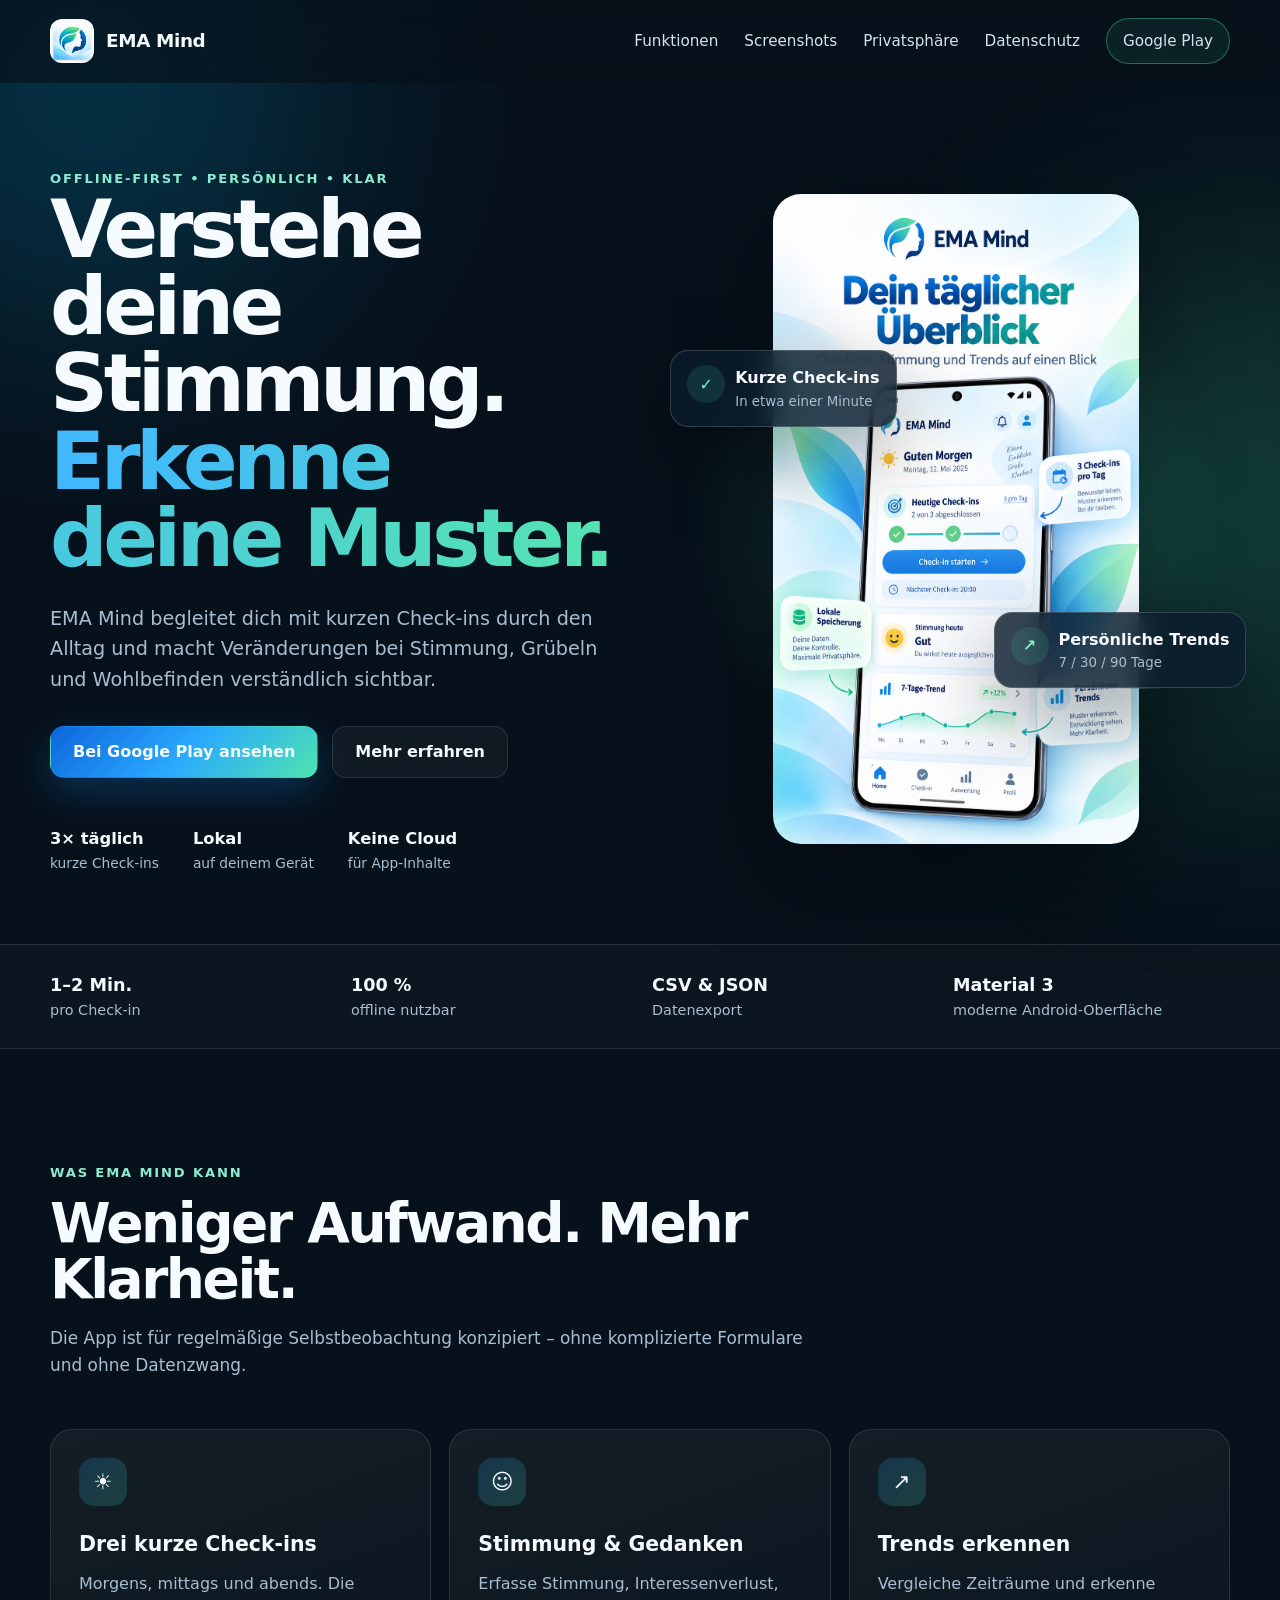
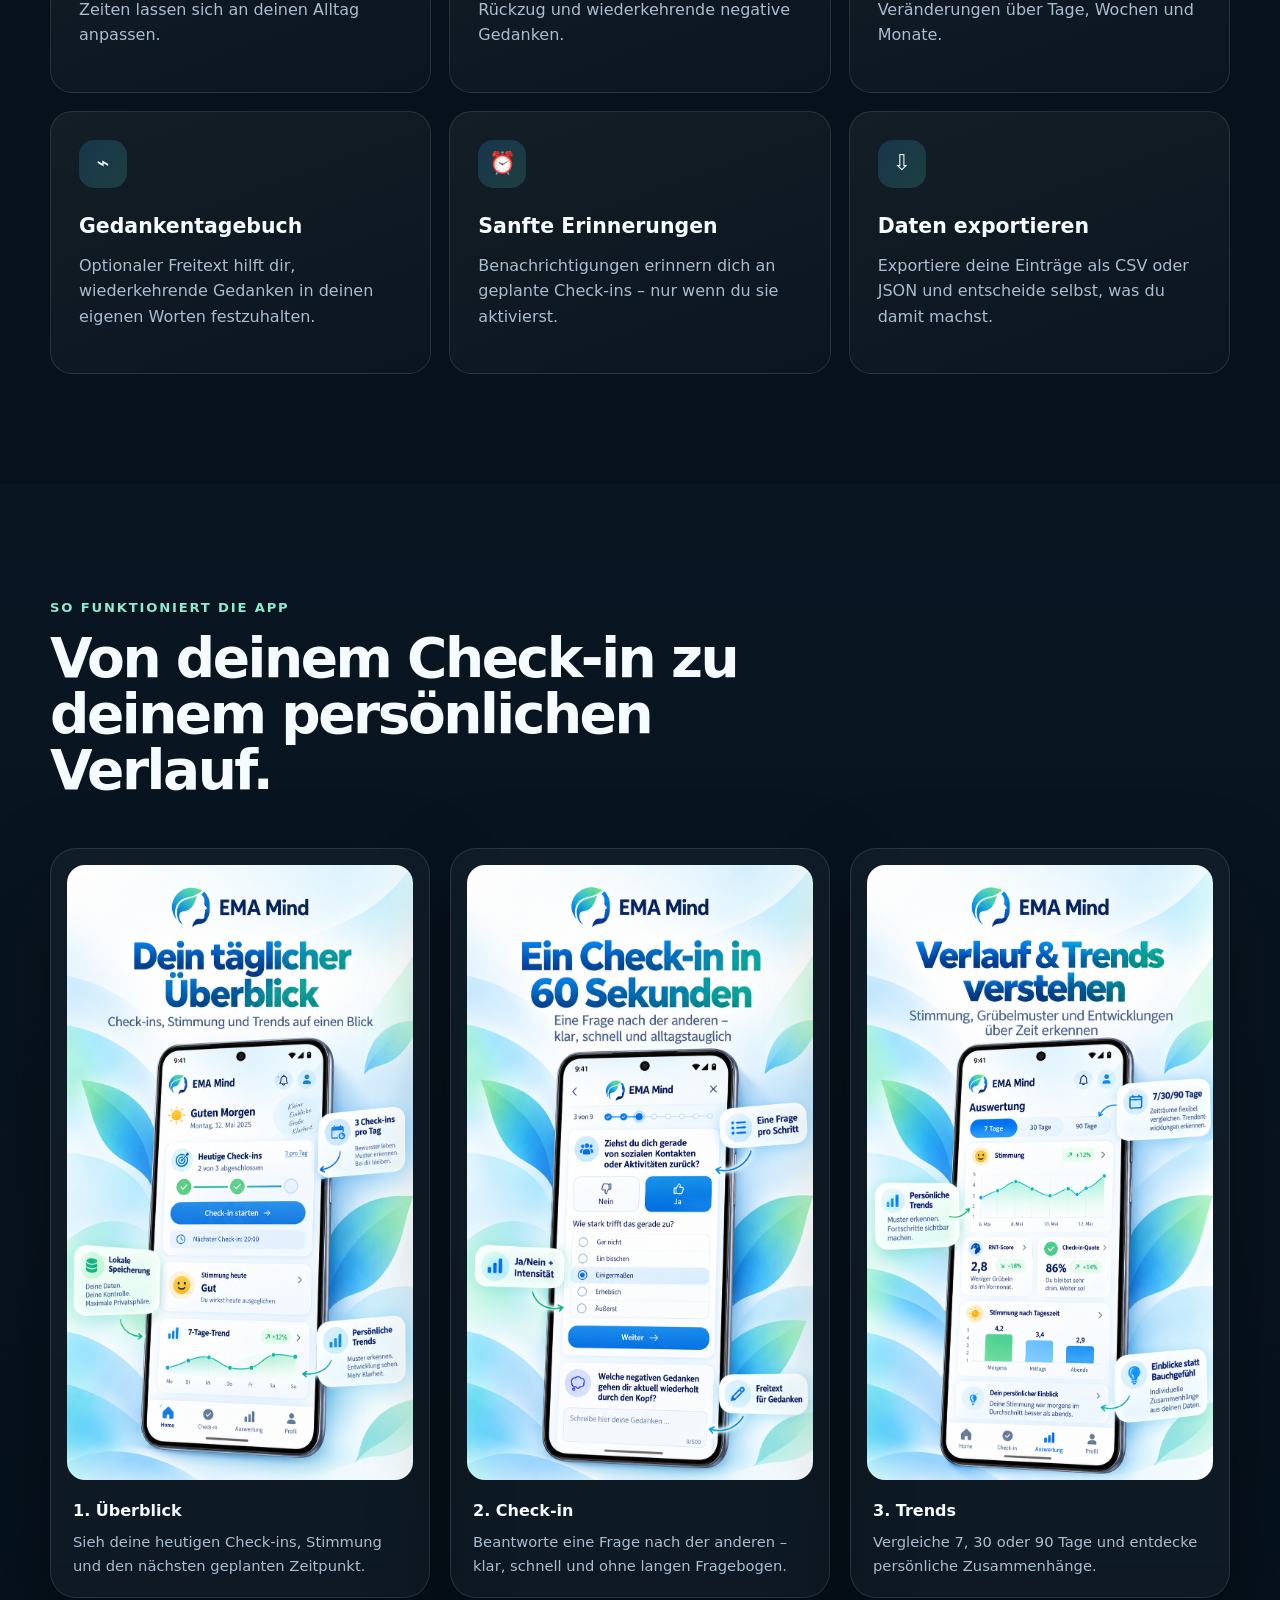
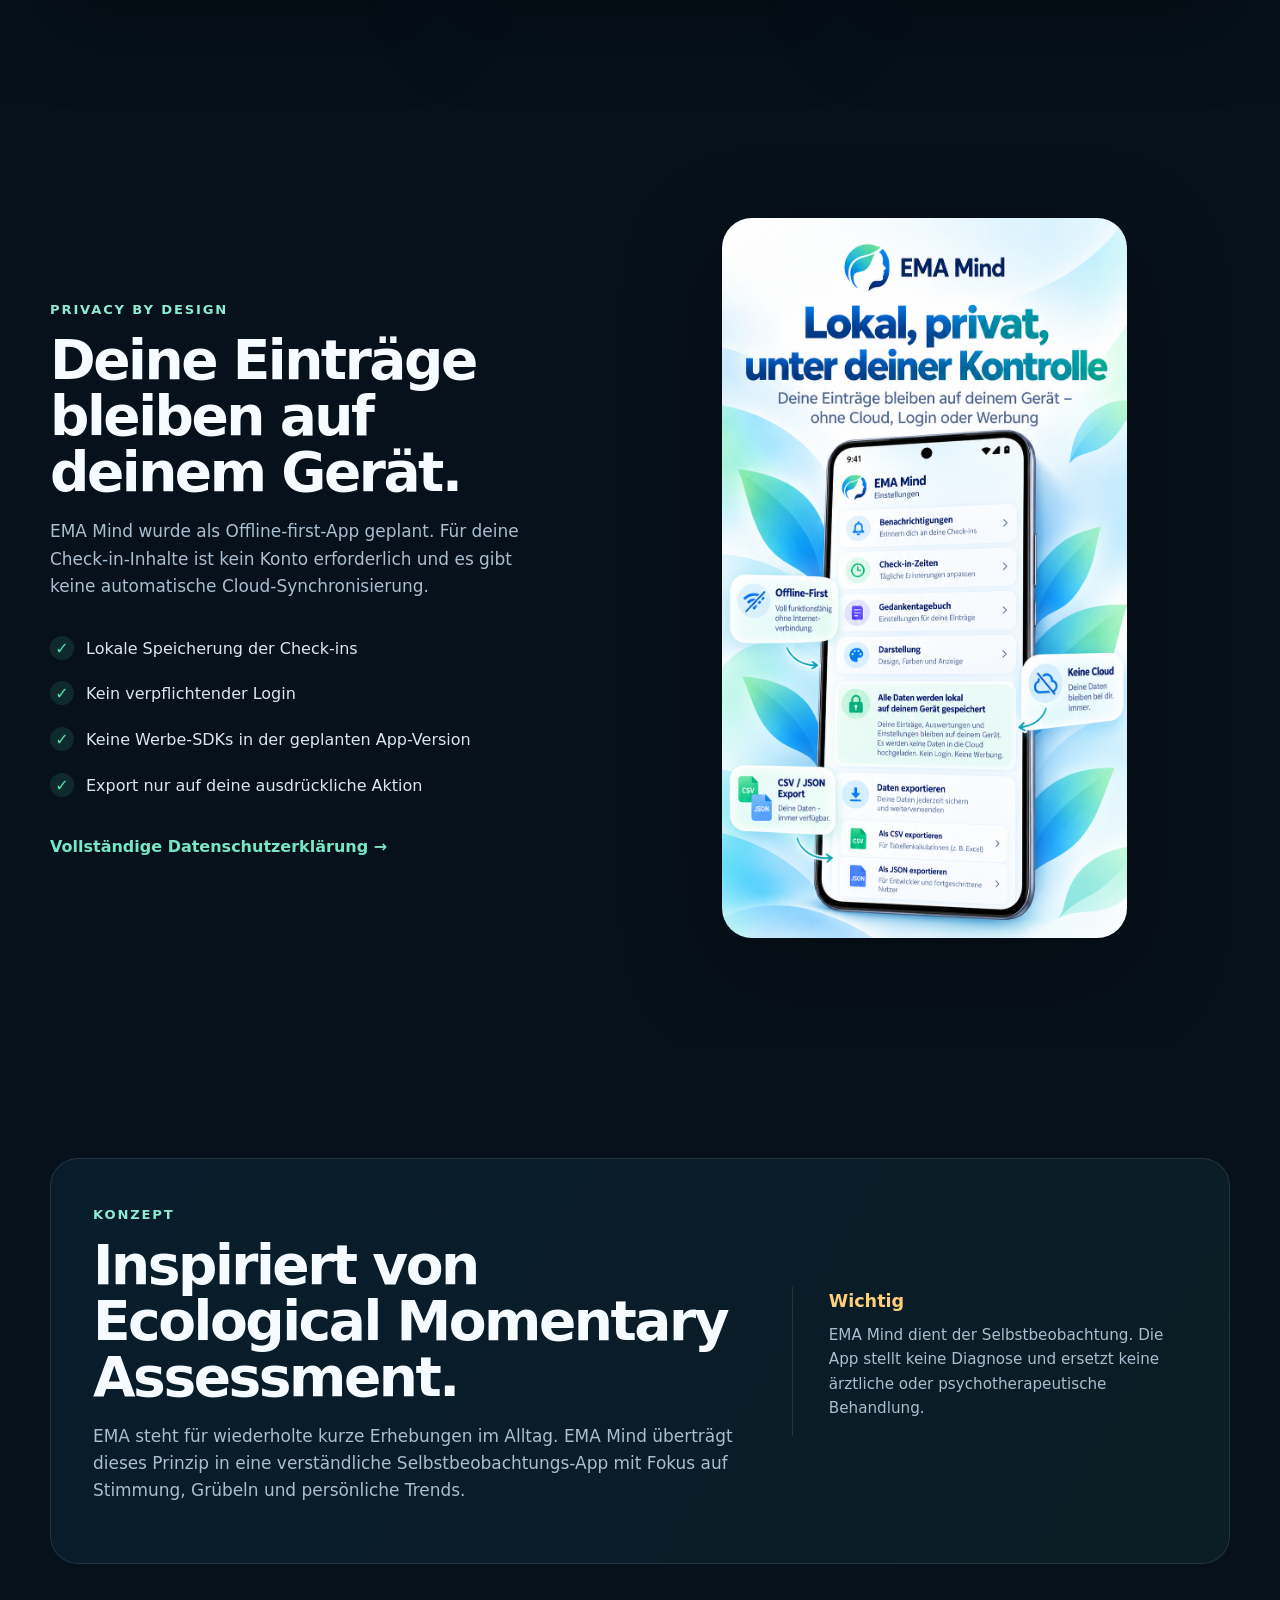
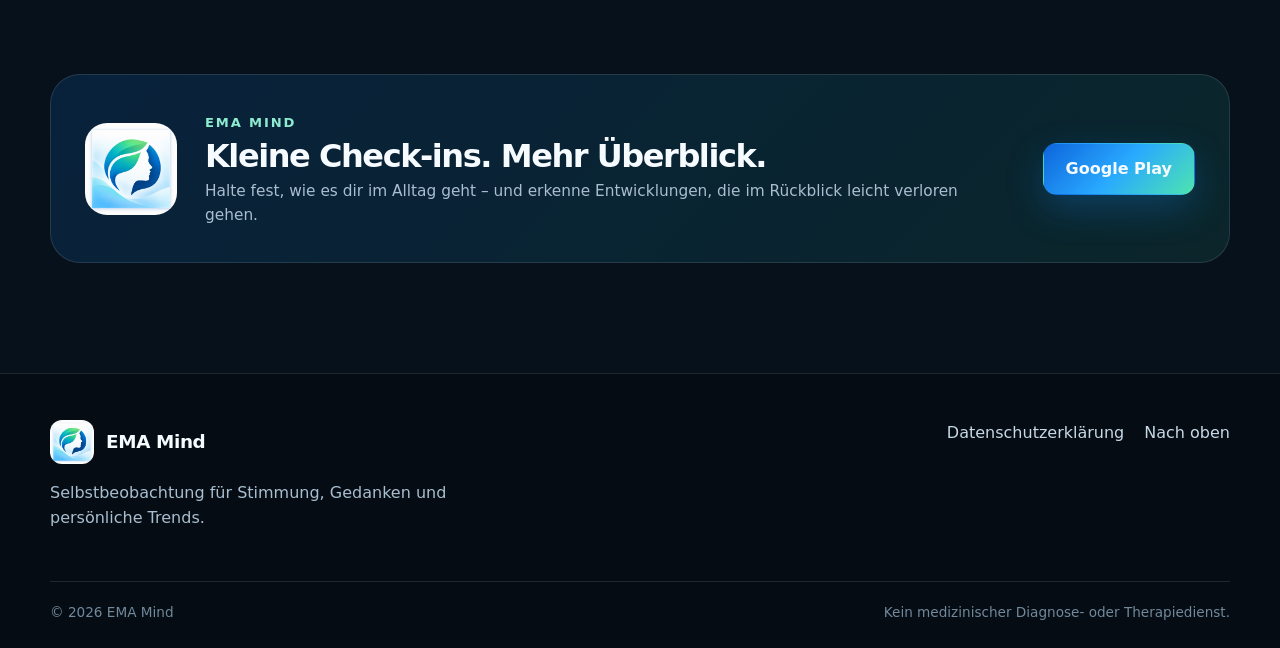
==== index.html @ ce85e9a5 "first commit" ====
<!doctype html>
<html lang="de">
<head>
  <meta charset="utf-8" />
  <meta name="viewport" content="width=device-width, initial-scale=1" />
  <meta name="theme-color" content="#08131f" />
  <meta name="description" content="EMA Mind – kurze tägliche Check-ins für Stimmung, Gedanken und persönliche Trends. Offline-first und datensparsam." />
  <title>EMA Mind – Stimmung verstehen. Muster erkennen.</title>
  <link rel="icon" type="image/png" href="assets/app-icon.png" />
  <link rel="stylesheet" href="styles.css" />
</head>
<body>
  <div class="page-glow page-glow-a"></div>
  <div class="page-glow page-glow-b"></div>

  <header class="site-header" id="top">
    <div class="container nav-wrap">
      <a class="brand" href="#top" aria-label="EMA Mind Startseite">
        <img src="assets/app-icon.png" alt="EMA Mind App Icon" />
        <span>EMA Mind</span>
      </a>
      <button class="nav-toggle" type="button" aria-label="Navigation öffnen" aria-expanded="false">☰</button>
      <nav class="nav-links" aria-label="Hauptnavigation">
        <a href="#features">Funktionen</a>
        <a href="#screenshots">Screenshots</a>
        <a href="#privacy">Privatsphäre</a>
        <a href="datenschutz.html">Datenschutz</a>
        <a class="nav-cta" href="#download">Google Play</a>
      </nav>
    </div>
  </header>

  <main>
    <section class="hero">
      <div class="container hero-grid">
        <div class="hero-copy reveal">
          <div class="eyebrow">Offline-first • Persönlich • Klar</div>
          <h1>Verstehe deine Stimmung.<br /><span>Erkenne deine Muster.</span></h1>
          <p class="hero-lead">EMA Mind begleitet dich mit kurzen Check-ins durch den Alltag und macht Veränderungen bei Stimmung, Grübeln und Wohlbefinden verständlich sichtbar.</p>
          <div class="hero-actions" id="download">
            <a class="btn btn-primary" href="#" data-play-link>Bei Google Play ansehen</a>
            <a class="btn btn-secondary" href="#features">Mehr erfahren</a>
          </div>
          <div class="trust-row" aria-label="Produktmerkmale">
            <div><strong>3× täglich</strong><span>kurze Check-ins</span></div>
            <div><strong>Lokal</strong><span>auf deinem Gerät</span></div>
            <div><strong>Keine Cloud</strong><span>für App-Inhalte</span></div>
          </div>
        </div>

        <div class="hero-visual reveal delay-1" aria-label="EMA Mind App Vorschau">
          <div class="icon-orbit"></div>
          <img class="hero-phone" src="assets/screenshot-home.png" alt="EMA Mind Startseite mit täglichen Check-ins und Stimmungstrend" />
          <div class="floating-card floating-card-a"><span>✓</span><b>Kurze Check-ins</b><small>In etwa einer Minute</small></div>
          <div class="floating-card floating-card-b"><span>↗</span><b>Persönliche Trends</b><small>7 / 30 / 90 Tage</small></div>
        </div>
      </div>
    </section>

    <section class="stats-strip">
      <div class="container stats-grid">
        <div><strong>1–2 Min.</strong><span>pro Check-in</span></div>
        <div><strong>100 %</strong><span>offline nutzbar</span></div>
        <div><strong>CSV & JSON</strong><span>Datenexport</span></div>
        <div><strong>Material 3</strong><span>moderne Android-Oberfläche</span></div>
      </div>
    </section>

    <section class="section" id="features">
      <div class="container">
        <div class="section-heading reveal">
          <span class="kicker">Was EMA Mind kann</span>
          <h2>Weniger Aufwand. Mehr Klarheit.</h2>
          <p>Die App ist für regelmäßige Selbstbeobachtung konzipiert – ohne komplizierte Formulare und ohne Datenzwang.</p>
        </div>
        <div class="feature-grid">
          <article class="feature-card reveal">
            <div class="feature-icon">☀</div>
            <h3>Drei kurze Check-ins</h3>
            <p>Morgens, mittags und abends. Die Zeiten lassen sich an deinen Alltag anpassen.</p>
          </article>
          <article class="feature-card reveal delay-1">
            <div class="feature-icon">☺</div>
            <h3>Stimmung & Gedanken</h3>
            <p>Erfasse Stimmung, Interessenverlust, Rückzug und wiederkehrende negative Gedanken.</p>
          </article>
          <article class="feature-card reveal delay-2">
            <div class="feature-icon">↗</div>
            <h3>Trends erkennen</h3>
            <p>Vergleiche Zeiträume und erkenne Veränderungen über Tage, Wochen und Monate.</p>
          </article>
          <article class="feature-card reveal">
            <div class="feature-icon">⌁</div>
            <h3>Gedankentagebuch</h3>
            <p>Optionaler Freitext hilft dir, wiederkehrende Gedanken in deinen eigenen Worten festzuhalten.</p>
          </article>
          <article class="feature-card reveal delay-1">
            <div class="feature-icon">⏰</div>
            <h3>Sanfte Erinnerungen</h3>
            <p>Benachrichtigungen erinnern dich an geplante Check-ins – nur wenn du sie aktivierst.</p>
          </article>
          <article class="feature-card reveal delay-2">
            <div class="feature-icon">⇩</div>
            <h3>Daten exportieren</h3>
            <p>Exportiere deine Einträge als CSV oder JSON und entscheide selbst, was du damit machst.</p>
          </article>
        </div>
      </div>
    </section>

    <section class="section section-dark" id="screenshots">
      <div class="container">
        <div class="section-heading reveal">
          <span class="kicker">So funktioniert die App</span>
          <h2>Von deinem Check-in zu deinem persönlichen Verlauf.</h2>
        </div>
        <div class="screens-grid">
          <figure class="screen-card reveal">
            <img src="assets/screenshot-home.png" alt="EMA Mind Startseite" />
            <figcaption><b>1. Überblick</b><span>Sieh deine heutigen Check-ins, Stimmung und den nächsten geplanten Zeitpunkt.</span></figcaption>
          </figure>
          <figure class="screen-card reveal delay-1">
            <img src="assets/screenshot-checkin.png" alt="EMA Mind Check-in" />
            <figcaption><b>2. Check-in</b><span>Beantworte eine Frage nach der anderen – klar, schnell und ohne langen Fragebogen.</span></figcaption>
          </figure>
          <figure class="screen-card reveal delay-2">
            <img src="assets/screenshot-stats.png" alt="EMA Mind Statistiken" />
            <figcaption><b>3. Trends</b><span>Vergleiche 7, 30 oder 90 Tage und entdecke persönliche Zusammenhänge.</span></figcaption>
          </figure>
        </div>
      </div>
    </section>

    <section class="section privacy-section" id="privacy">
      <div class="container privacy-grid">
        <div class="privacy-copy reveal">
          <span class="kicker">Privacy by design</span>
          <h2>Deine Einträge bleiben auf deinem Gerät.</h2>
          <p>EMA Mind wurde als Offline-first-App geplant. Für deine Check-in-Inhalte ist kein Konto erforderlich und es gibt keine automatische Cloud-Synchronisierung.</p>
          <ul class="check-list">
            <li>Lokale Speicherung der Check-ins</li>
            <li>Kein verpflichtender Login</li>
            <li>Keine Werbe-SDKs in der geplanten App-Version</li>
            <li>Export nur auf deine ausdrückliche Aktion</li>
          </ul>
          <a class="text-link" href="datenschutz.html">Vollständige Datenschutzerklärung →</a>
        </div>
        <div class="privacy-visual reveal delay-1">
          <img src="assets/screenshot-privacy.png" alt="EMA Mind Einstellungen und lokale Datenspeicherung" />
        </div>
      </div>
    </section>

    <section class="section science-section">
      <div class="container science-card reveal">
        <div>
          <span class="kicker">Konzept</span>
          <h2>Inspiriert von Ecological Momentary Assessment.</h2>
          <p>EMA steht für wiederholte kurze Erhebungen im Alltag. EMA Mind überträgt dieses Prinzip in eine verständliche Selbstbeobachtungs-App mit Fokus auf Stimmung, Grübeln und persönliche Trends.</p>
        </div>
        <div class="science-note">
          <strong>Wichtig</strong>
          <p>EMA Mind dient der Selbstbeobachtung. Die App stellt keine Diagnose und ersetzt keine ärztliche oder psychotherapeutische Behandlung.</p>
        </div>
      </div>
    </section>

    <section class="cta-section">
      <div class="container cta-card reveal">
        <img src="assets/app-icon.png" alt="EMA Mind Icon" />
        <div>
          <span class="kicker">EMA Mind</span>
          <h2>Kleine Check-ins. Mehr Überblick.</h2>
          <p>Halte fest, wie es dir im Alltag geht – und erkenne Entwicklungen, die im Rückblick leicht verloren gehen.</p>
        </div>
        <a class="btn btn-primary" href="#" data-play-link>Google Play</a>
      </div>
    </section>
  </main>

  <footer class="site-footer">
    <div class="container footer-grid">
      <div class="footer-brand">
        <div class="brand"><img src="assets/app-icon.png" alt="" /><span>EMA Mind</span></div>
        <p>Selbstbeobachtung für Stimmung, Gedanken und persönliche Trends.</p>
      </div>
      <div class="footer-links">
        <a href="datenschutz.html">Datenschutzerklärung</a>
        <a href="#top">Nach oben</a>
      </div>
    </div>
    <div class="container footer-bottom">
      <span>© <span id="year"></span> EMA Mind</span>
      <span>Kein medizinischer Diagnose- oder Therapiedienst.</span>
    </div>
  </footer>

  <script src="script.js"></script>
</body>
</html>
---- styles.css ----
:root {
  --bg: #07111b;
  --bg-soft: #0d1d2c;
  --card: rgba(16, 35, 51, 0.72);
  --card-strong: #10263a;
  --text: #f6fbff;
  --muted: #a9bed0;
  --blue: #29a9ff;
  --blue-deep: #0d65db;
  --mint: #4ee4b0;
  --line: rgba(255,255,255,.11);
  --shadow: 0 28px 80px rgba(0,0,0,.34);
  --radius: 28px;
  --container: 1180px;
}
*{box-sizing:border-box}
html{scroll-behavior:smooth}
body{margin:0;font-family:Inter,ui-sans-serif,system-ui,-apple-system,BlinkMacSystemFont,"Segoe UI",sans-serif;color:var(--text);background:var(--bg);line-height:1.6;overflow-x:hidden}
a{color:inherit;text-decoration:none}
img{max-width:100%;display:block}
.container{width:min(calc(100% - 40px),var(--container));margin-inline:auto}
.page-glow{position:fixed;pointer-events:none;border-radius:50%;filter:blur(120px);opacity:.18;z-index:-1}
.page-glow-a{width:500px;height:500px;background:#00c2ff;top:-160px;left:-160px}
.page-glow-b{width:520px;height:520px;background:#45f0ad;right:-220px;top:28vh}
.site-header{position:sticky;top:0;z-index:50;border-bottom:1px solid transparent;background:rgba(7,17,27,.66);backdrop-filter:blur(18px)}
.site-header.scrolled{border-bottom-color:var(--line)}
.nav-wrap{height:82px;display:flex;align-items:center;justify-content:space-between;gap:24px}
.brand{display:flex;align-items:center;gap:12px;font-weight:800;font-size:1.15rem;letter-spacing:-.02em}
.brand img{width:44px;height:44px;border-radius:12px;object-fit:cover}
.nav-links{display:flex;align-items:center;gap:26px;color:#d5e4ef;font-size:.95rem}
.nav-links a:hover{color:#fff}
.nav-cta{padding:10px 16px;border:1px solid rgba(78,228,176,.38);border-radius:999px;background:rgba(78,228,176,.08)}
.nav-toggle{display:none;background:none;border:0;color:#fff;font-size:1.7rem}
.hero{padding:82px 0 70px;min-height:760px;display:flex;align-items:center}
.hero-grid{display:grid;grid-template-columns:1.02fr .98fr;gap:60px;align-items:center}
.eyebrow,.kicker{display:inline-flex;color:#8debd0;font-size:.82rem;font-weight:800;text-transform:uppercase;letter-spacing:.14em}
h1,h2,h3,p{margin-top:0}
h1{font-size:clamp(3.3rem,6.3vw,6.8rem);line-height:.96;letter-spacing:-.055em;margin-bottom:26px}
h1 span{background:linear-gradient(90deg,#41b8ff,#55e3b1);-webkit-background-clip:text;background-clip:text;color:transparent}
.hero-lead{font-size:1.2rem;color:var(--muted);max-width:680px;margin-bottom:30px}
.hero-actions{display:flex;gap:14px;flex-wrap:wrap;margin-bottom:38px}
.btn{display:inline-flex;align-items:center;justify-content:center;min-height:52px;padding:0 22px;border-radius:14px;font-weight:800;transition:.25s ease;border:1px solid transparent}
.btn:hover{transform:translateY(-2px)}
.btn-primary{background:linear-gradient(135deg,var(--blue-deep),var(--blue),var(--mint));box-shadow:0 14px 36px rgba(19,137,238,.26)}
.btn-secondary{border-color:var(--line);background:rgba(255,255,255,.04)}
.trust-row{display:flex;gap:34px;flex-wrap:wrap;padding-top:10px}
.trust-row div{display:flex;flex-direction:column}
.trust-row strong{font-size:1.02rem}.trust-row span{color:var(--muted);font-size:.86rem}
.hero-visual{position:relative;min-height:620px;display:grid;place-items:center}
.icon-orbit{position:absolute;width:540px;height:540px;border-radius:50%;background:radial-gradient(circle,rgba(41,169,255,.26),rgba(78,228,176,.08) 50%,transparent 71%);filter:blur(10px)}
.hero-phone{position:relative;z-index:2;max-height:650px;width:auto;filter:drop-shadow(0 35px 48px rgba(0,0,0,.38));border-radius:28px}
.floating-card{position:absolute;z-index:3;display:grid;grid-template-columns:auto 1fr;column-gap:10px;padding:14px 16px;border:1px solid rgba(255,255,255,.17);border-radius:18px;background:rgba(12,29,44,.82);backdrop-filter:blur(14px);box-shadow:var(--shadow)}
.floating-card span{grid-row:1/3;display:grid;place-items:center;width:38px;height:38px;border-radius:50%;background:rgba(78,228,176,.12);color:#7df0ca;font-weight:900}
.floating-card small{color:var(--muted)}
.floating-card-a{top:24%;left:-2%}.floating-card-b{right:-3%;bottom:24%}
.stats-strip{border-block:1px solid var(--line);background:rgba(255,255,255,.025)}
.stats-grid{display:grid;grid-template-columns:repeat(4,1fr);gap:24px;padding:26px 0}
.stats-grid div{display:flex;flex-direction:column}.stats-grid strong{font-size:1.1rem}.stats-grid span{color:var(--muted);font-size:.9rem}
.section{padding:110px 0}
.section-dark{background:linear-gradient(180deg,rgba(13,29,44,.45),rgba(6,17,27,.8))}
.section-heading{max-width:760px;margin-bottom:50px}
.section-heading h2,.privacy-copy h2,.science-card h2,.cta-card h2{font-size:clamp(2.2rem,4.3vw,4.4rem);line-height:1.02;letter-spacing:-.045em;margin:10px 0 18px}
.section-heading p,.privacy-copy p,.science-card p,.cta-card p{color:var(--muted);font-size:1.06rem}
.feature-grid{display:grid;grid-template-columns:repeat(3,1fr);gap:18px}
.feature-card{border:1px solid var(--line);border-radius:22px;padding:28px;background:linear-gradient(160deg,rgba(255,255,255,.055),rgba(255,255,255,.02));min-height:220px}
.feature-icon{width:48px;height:48px;border-radius:15px;background:linear-gradient(135deg,rgba(41,169,255,.18),rgba(78,228,176,.18));display:grid;place-items:center;font-size:1.35rem;margin-bottom:22px}
.feature-card h3{font-size:1.28rem;margin-bottom:10px}.feature-card p{color:var(--muted)}
.screens-grid{display:grid;grid-template-columns:repeat(3,1fr);gap:20px;align-items:start}
.screen-card{margin:0;border:1px solid var(--line);border-radius:26px;padding:16px;background:rgba(255,255,255,.035);box-shadow:var(--shadow)}
.screen-card img{border-radius:18px;aspect-ratio:9/16;object-fit:cover;width:100%}
.screen-card figcaption{padding:18px 6px 4px;display:flex;flex-direction:column;gap:6px}.screen-card figcaption span{color:var(--muted);font-size:.92rem}
.privacy-section{overflow:hidden}.privacy-grid{display:grid;grid-template-columns:.9fr 1.1fr;gap:70px;align-items:center}.privacy-visual{display:flex;justify-content:center}.privacy-visual img{max-height:720px;width:auto;border-radius:30px;filter:drop-shadow(0 30px 48px rgba(0,0,0,.32))}
.check-list{list-style:none;padding:0;margin:26px 0}.check-list li{padding:10px 0;color:#d8e7f1}.check-list li:before{content:"✓";display:inline-grid;place-items:center;margin-right:12px;width:24px;height:24px;border-radius:50%;background:rgba(78,228,176,.12);color:var(--mint);font-weight:900}
.text-link{color:#76e7c2;font-weight:800}
.science-card{display:grid;grid-template-columns:1.25fr .75fr;gap:40px;border:1px solid var(--line);border-radius:var(--radius);padding:42px;background:linear-gradient(120deg,rgba(41,169,255,.08),rgba(78,228,176,.06))}
.science-note{border-left:1px solid var(--line);padding-left:36px;align-self:center}.science-note strong{font-size:1.1rem;color:#ffcf7b}.science-note p{margin-top:8px;font-size:.95rem}
.cta-section{padding:0 0 110px}.cta-card{display:grid;grid-template-columns:auto 1fr auto;gap:28px;align-items:center;border:1px solid var(--line);border-radius:30px;padding:34px;background:linear-gradient(135deg,rgba(15,93,176,.22),rgba(39,180,149,.13))}.cta-card img{width:92px;height:92px;border-radius:22px}.cta-card h2{font-size:2rem;margin:5px 0 6px}.cta-card p{margin-bottom:0;font-size:.96rem}
.site-footer{border-top:1px solid var(--line);padding:46px 0 24px;background:#050c13}.footer-grid{display:flex;justify-content:space-between;gap:30px}.footer-brand p{color:var(--muted);max-width:480px;margin-top:16px}.footer-links{display:flex;gap:20px;align-items:flex-start}.footer-links a{color:#c7d9e7}.footer-bottom{border-top:1px solid var(--line);margin-top:34px;padding-top:20px;display:flex;justify-content:space-between;gap:20px;color:#71899b;font-size:.85rem}
.reveal{opacity:0;transform:translateY(24px);transition:.75s cubic-bezier(.2,.8,.2,1)}.reveal.visible{opacity:1;transform:none}.delay-1{transition-delay:.1s}.delay-2{transition-delay:.2s}
.legal-main{padding:78px 0 90px}.legal-shell{display:grid;grid-template-columns:260px minmax(0,760px);justify-content:center;gap:70px}.legal-aside{position:sticky;top:120px;align-self:start}.legal-aside h1{font-size:2.8rem;line-height:1;margin:10px 0}.legal-aside p{color:var(--muted)}.legal-content{color:#d7e5ef}.legal-content h2{color:#fff;font-size:1.45rem;margin:46px 0 12px}.legal-content p,.legal-content li{color:#b7c9d6}.legal-content a{color:#77dfc1;text-decoration:underline}.legal-content ul{padding-left:1.25rem}.legal-intro,.legal-warning{border:1px solid var(--line);border-radius:20px;padding:22px 24px;background:rgba(255,255,255,.04)}.legal-intro strong{color:#73e6c0}.legal-warning{margin-top:54px;border-color:rgba(255,199,108,.25);background:rgba(255,199,108,.05)}.legal-warning strong{color:#ffd48d}.legal-hint{padding:12px 14px;border-radius:12px;background:rgba(41,169,255,.07);font-size:.9rem}
@media(max-width:950px){.nav-toggle{display:block}.nav-links{position:absolute;left:20px;right:20px;top:75px;display:none;flex-direction:column;align-items:stretch;padding:18px;border:1px solid var(--line);border-radius:18px;background:#0a1723}.nav-links.open{display:flex}.hero-grid,.privacy-grid,.science-card{grid-template-columns:1fr}.hero{padding-top:50px}.hero-visual{min-height:560px}.hero-phone{max-height:560px}.floating-card-a{left:2%}.floating-card-b{right:2%}.feature-grid{grid-template-columns:repeat(2,1fr)}.screens-grid{grid-template-columns:repeat(2,1fr)}.screens-grid .screen-card:last-child{grid-column:1/-1;max-width:48%;justify-self:center}.stats-grid{grid-template-columns:repeat(2,1fr)}.science-note{border-left:0;border-top:1px solid var(--line);padding:26px 0 0}.cta-card{grid-template-columns:auto 1fr}.cta-card .btn{grid-column:1/-1}.legal-shell{grid-template-columns:1fr;gap:20px}.legal-aside{position:static}.legal-nav{display:flex;position:static;padding:0;border:0;background:none}.legal-nav a{display:block}}
@media(max-width:640px){.container{width:min(calc(100% - 28px),var(--container))}.hero{min-height:auto}.hero-grid{gap:20px}h1{font-size:3.3rem}.hero-visual{min-height:490px}.hero-phone{max-height:500px}.floating-card{display:none}.stats-grid{grid-template-columns:1fr 1fr;gap:18px}.section{padding:78px 0}.feature-grid,.screens-grid{grid-template-columns:1fr}.screens-grid .screen-card:last-child{grid-column:auto;max-width:none}.privacy-grid{gap:36px}.science-card{padding:28px}.cta-card{grid-template-columns:1fr;text-align:left}.cta-card img{width:76px;height:76px}.footer-grid,.footer-bottom{flex-direction:column}.footer-links{flex-direction:column}.legal-main{padding-top:46px}.legal-content h2{margin-top:36px}}
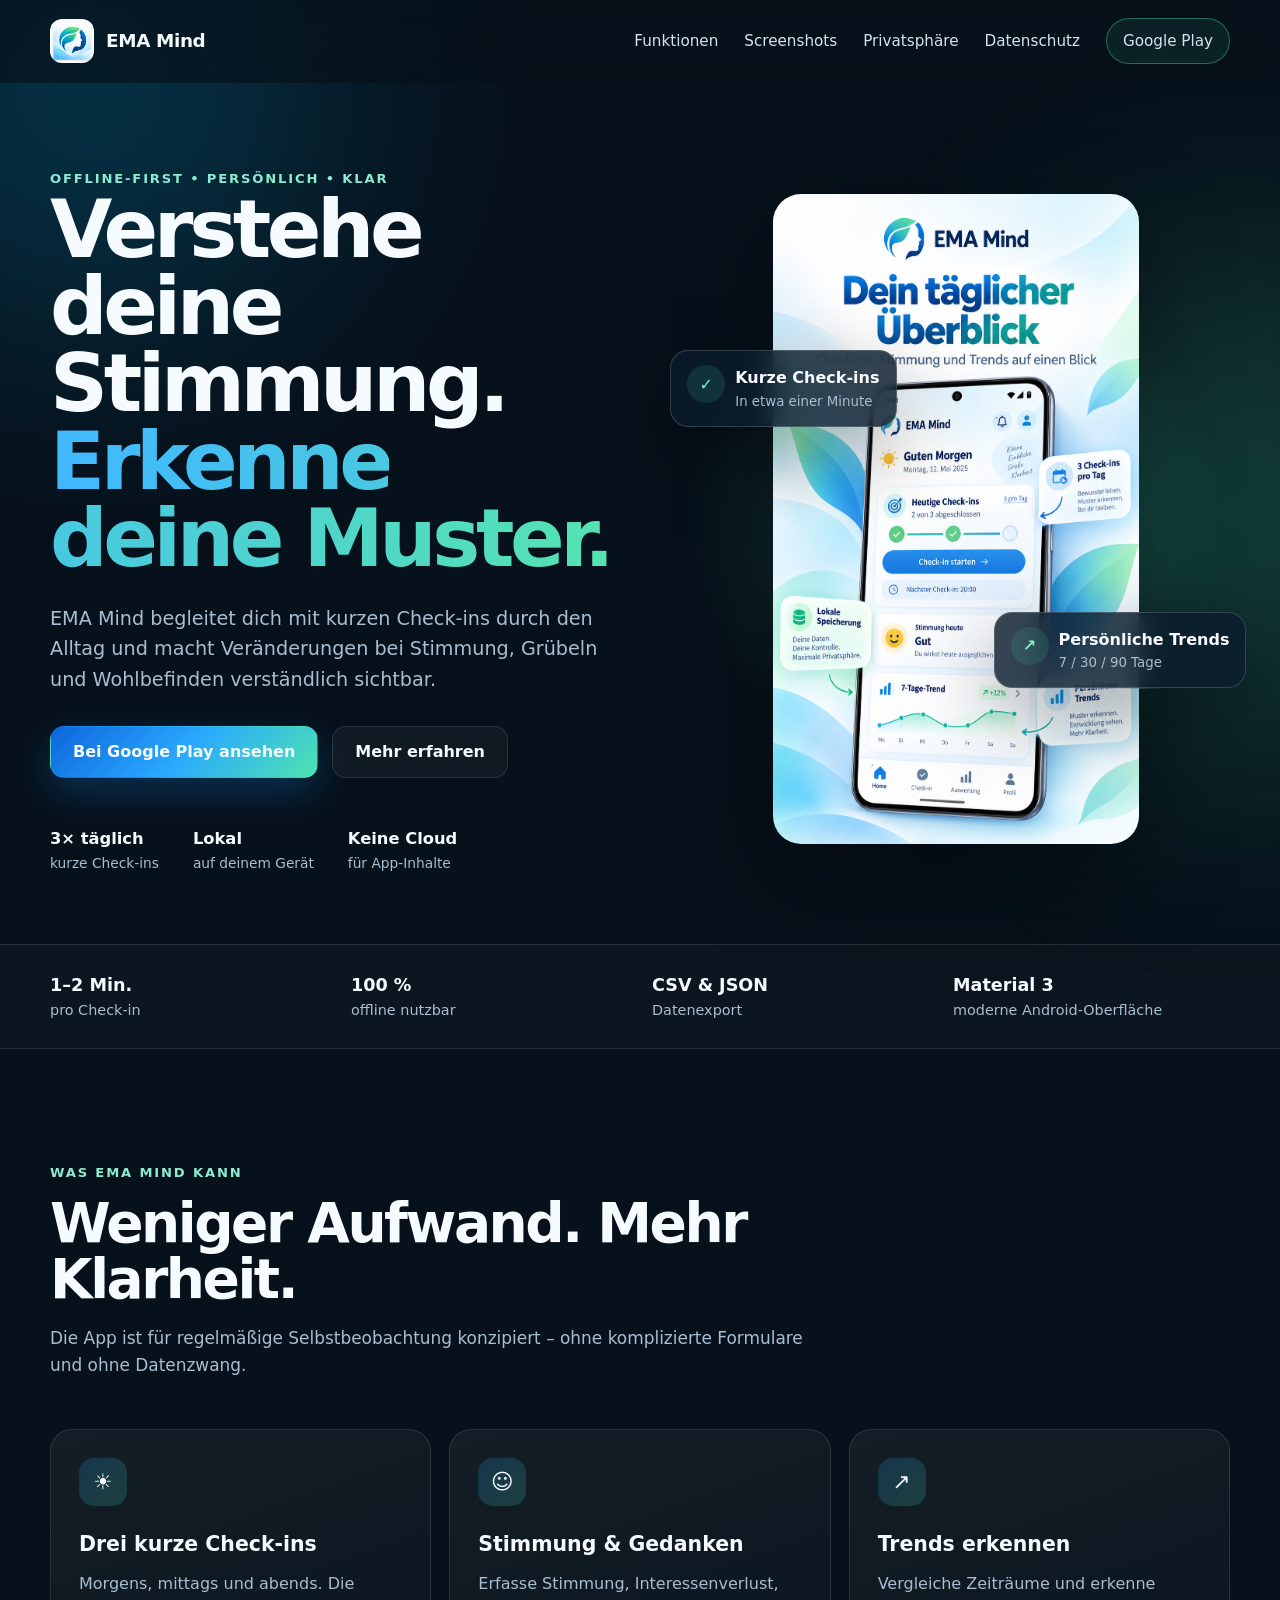
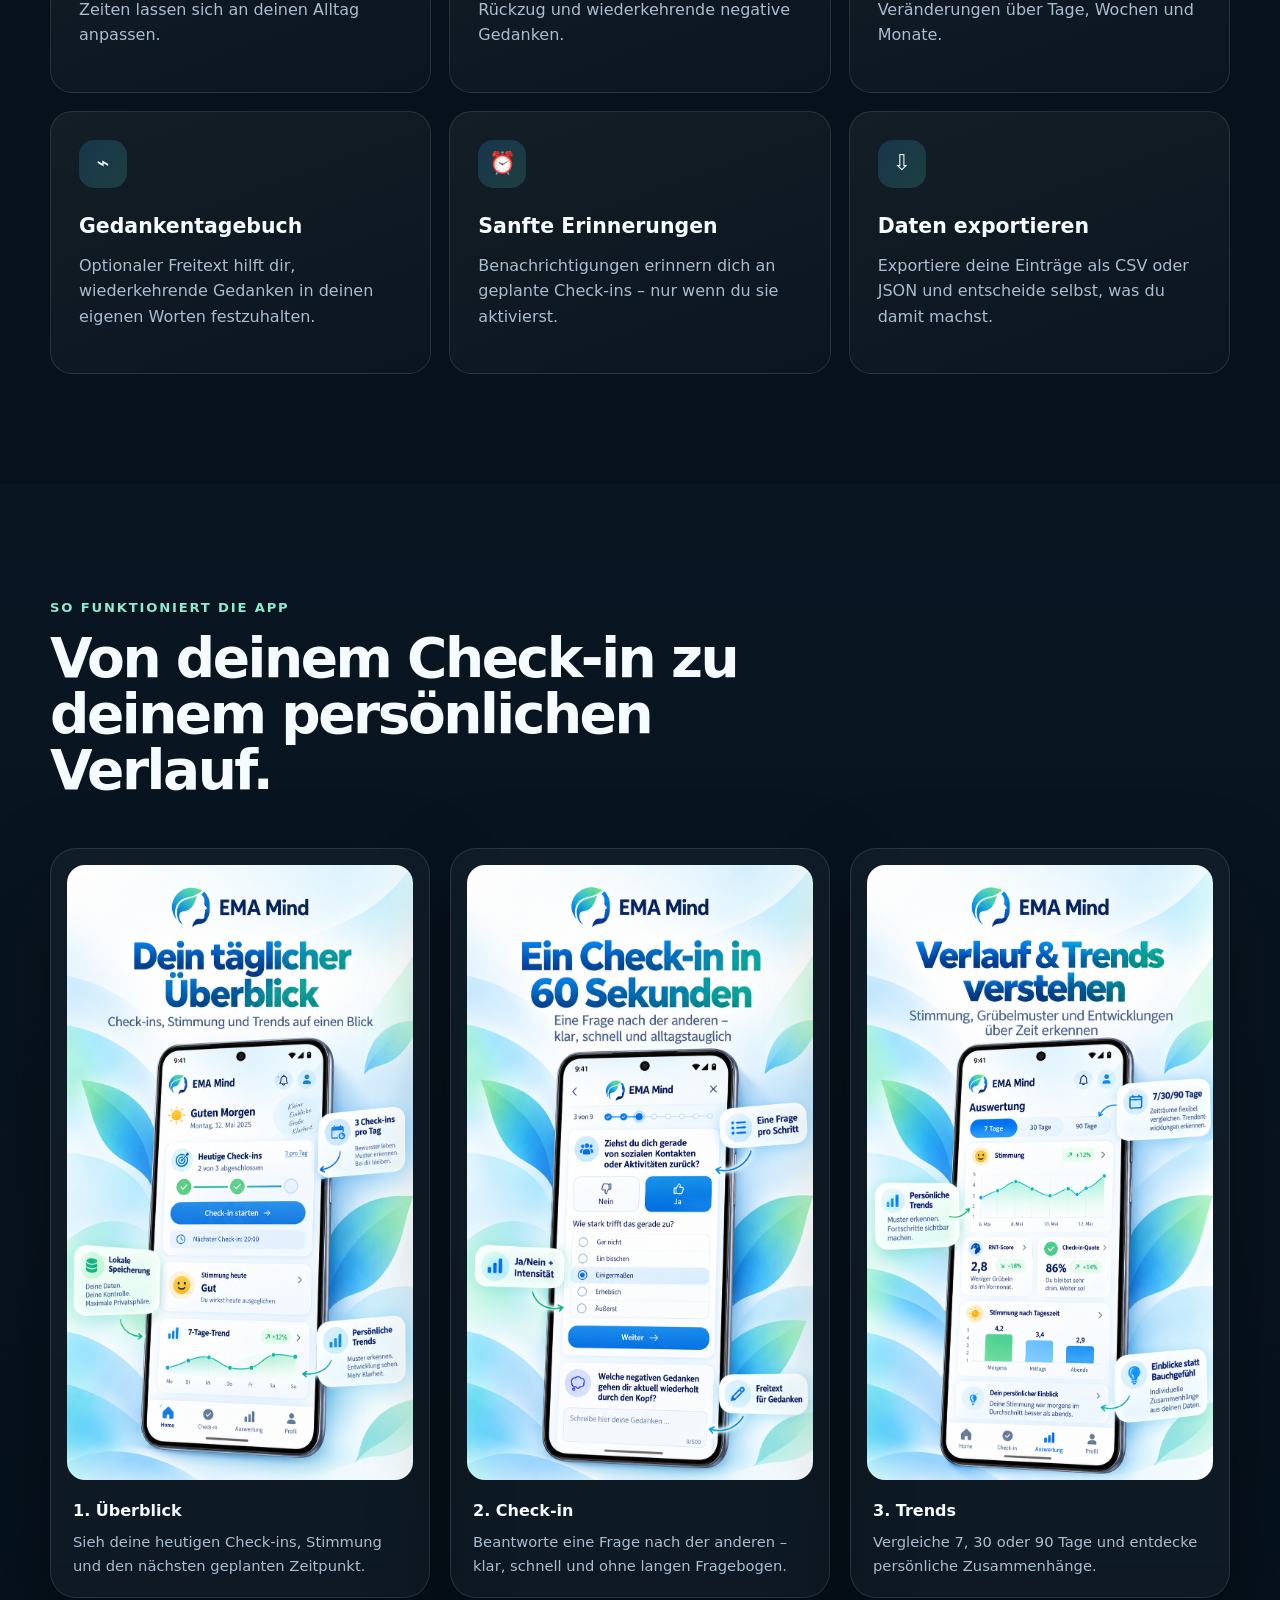
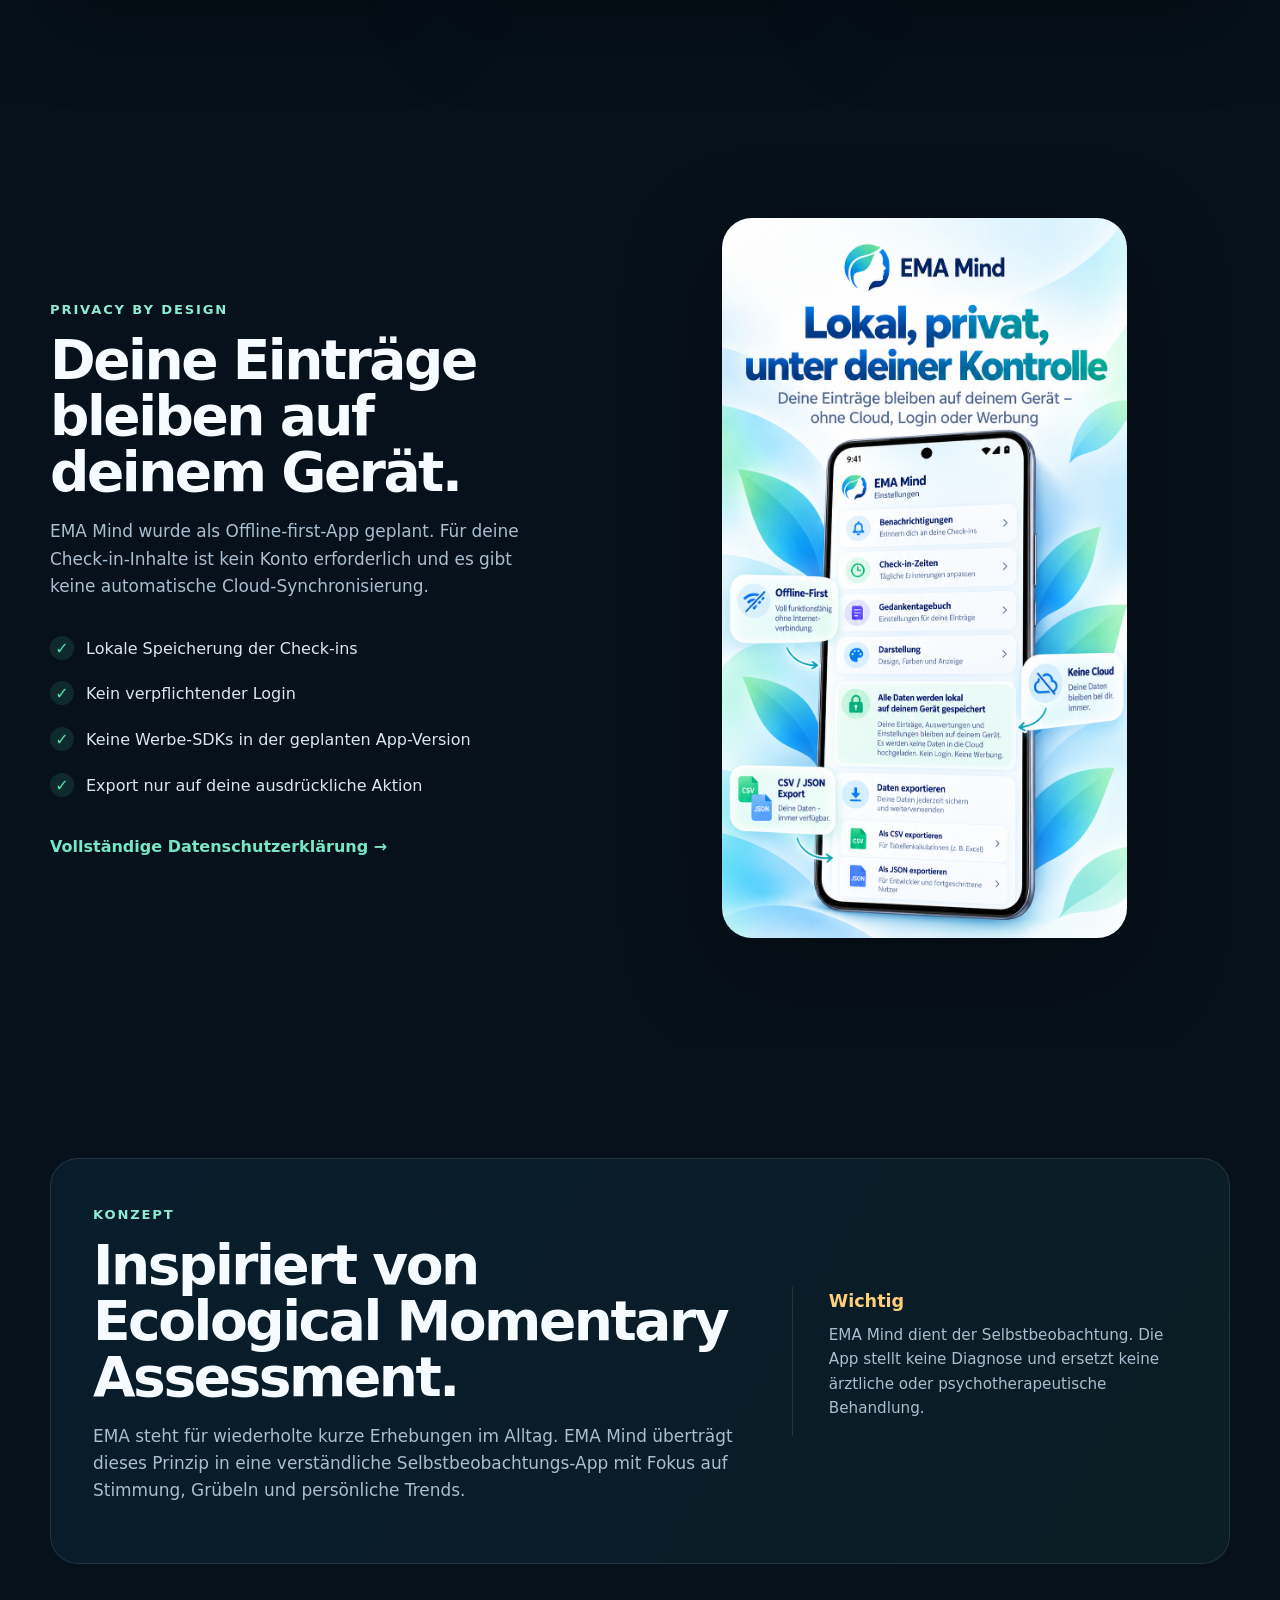
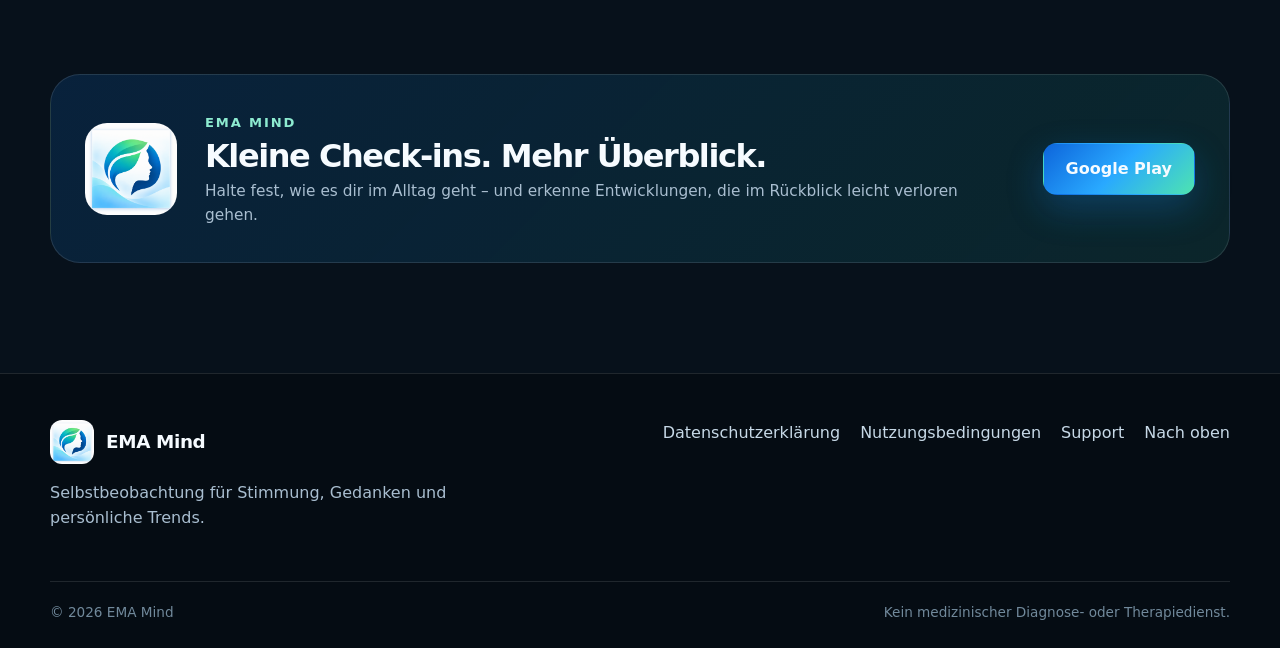
==== commit 03f7ab07: "Datenschutz für iOS, Support- und Nutzungsbedingungen-Seite Co-Authored-By: Claude Opus 5.5 <noreply" ====
--- a/index.html
+++ b/index.html
@@ -25,7 +25,7 @@
         <a href="#screenshots">Screenshots</a>
         <a href="#privacy">Privatsphäre</a>
         <a href="datenschutz.html">Datenschutz</a>
-        <a class="nav-cta" href="#download">Google Play</a>
+        <a class="nav-cta" href="https://play.google.com/store/apps/details?id=dev.flondy.emamind">Google Play</a>
       </nav>
     </div>
   </header>
@@ -38,7 +38,7 @@
           <h1>Verstehe deine Stimmung.<br /><span>Erkenne deine Muster.</span></h1>
           <p class="hero-lead">EMA Mind begleitet dich mit kurzen Check-ins durch den Alltag und macht Veränderungen bei Stimmung, Grübeln und Wohlbefinden verständlich sichtbar.</p>
           <div class="hero-actions" id="download">
-            <a class="btn btn-primary" href="#" data-play-link>Bei Google Play ansehen</a>
+            <a class="btn btn-primary" href="https://play.google.com/store/apps/details?id=dev.flondy.emamind" data-play-link>Bei Google Play ansehen</a>
             <a class="btn btn-secondary" href="#features">Mehr erfahren</a>
           </div>
           <div class="trust-row" aria-label="Produktmerkmale">
@@ -173,7 +173,7 @@
           <h2>Kleine Check-ins. Mehr Überblick.</h2>
           <p>Halte fest, wie es dir im Alltag geht – und erkenne Entwicklungen, die im Rückblick leicht verloren gehen.</p>
         </div>
-        <a class="btn btn-primary" href="#" data-play-link>Google Play</a>
+        <a class="btn btn-primary" href="https://play.google.com/store/apps/details?id=dev.flondy.emamind" data-play-link>Google Play</a>
       </div>
     </section>
   </main>
@@ -186,6 +186,8 @@
       </div>
       <div class="footer-links">
         <a href="datenschutz.html">Datenschutzerklärung</a>
+        <a href="nutzungsbedingungen.html">Nutzungsbedingungen</a>
+        <a href="support.html">Support</a>
         <a href="#top">Nach oben</a>
       </div>
     </div>
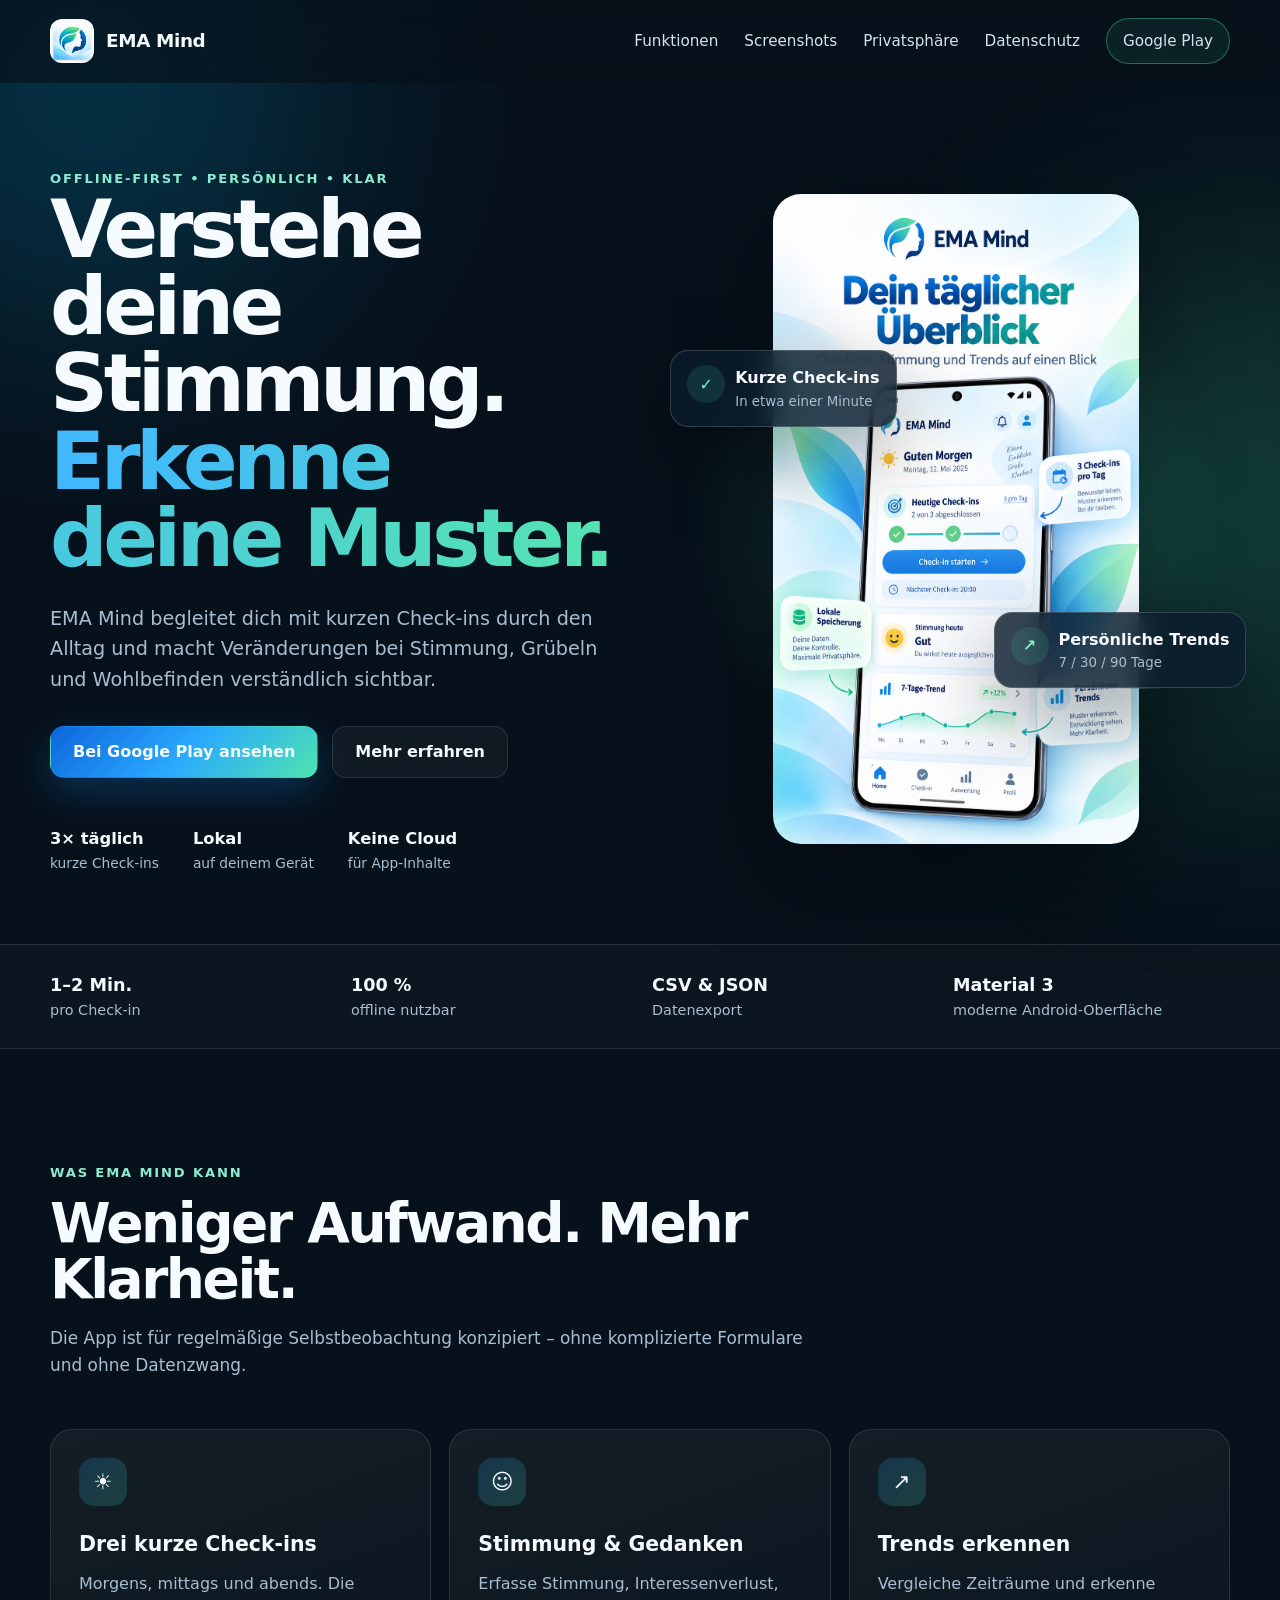
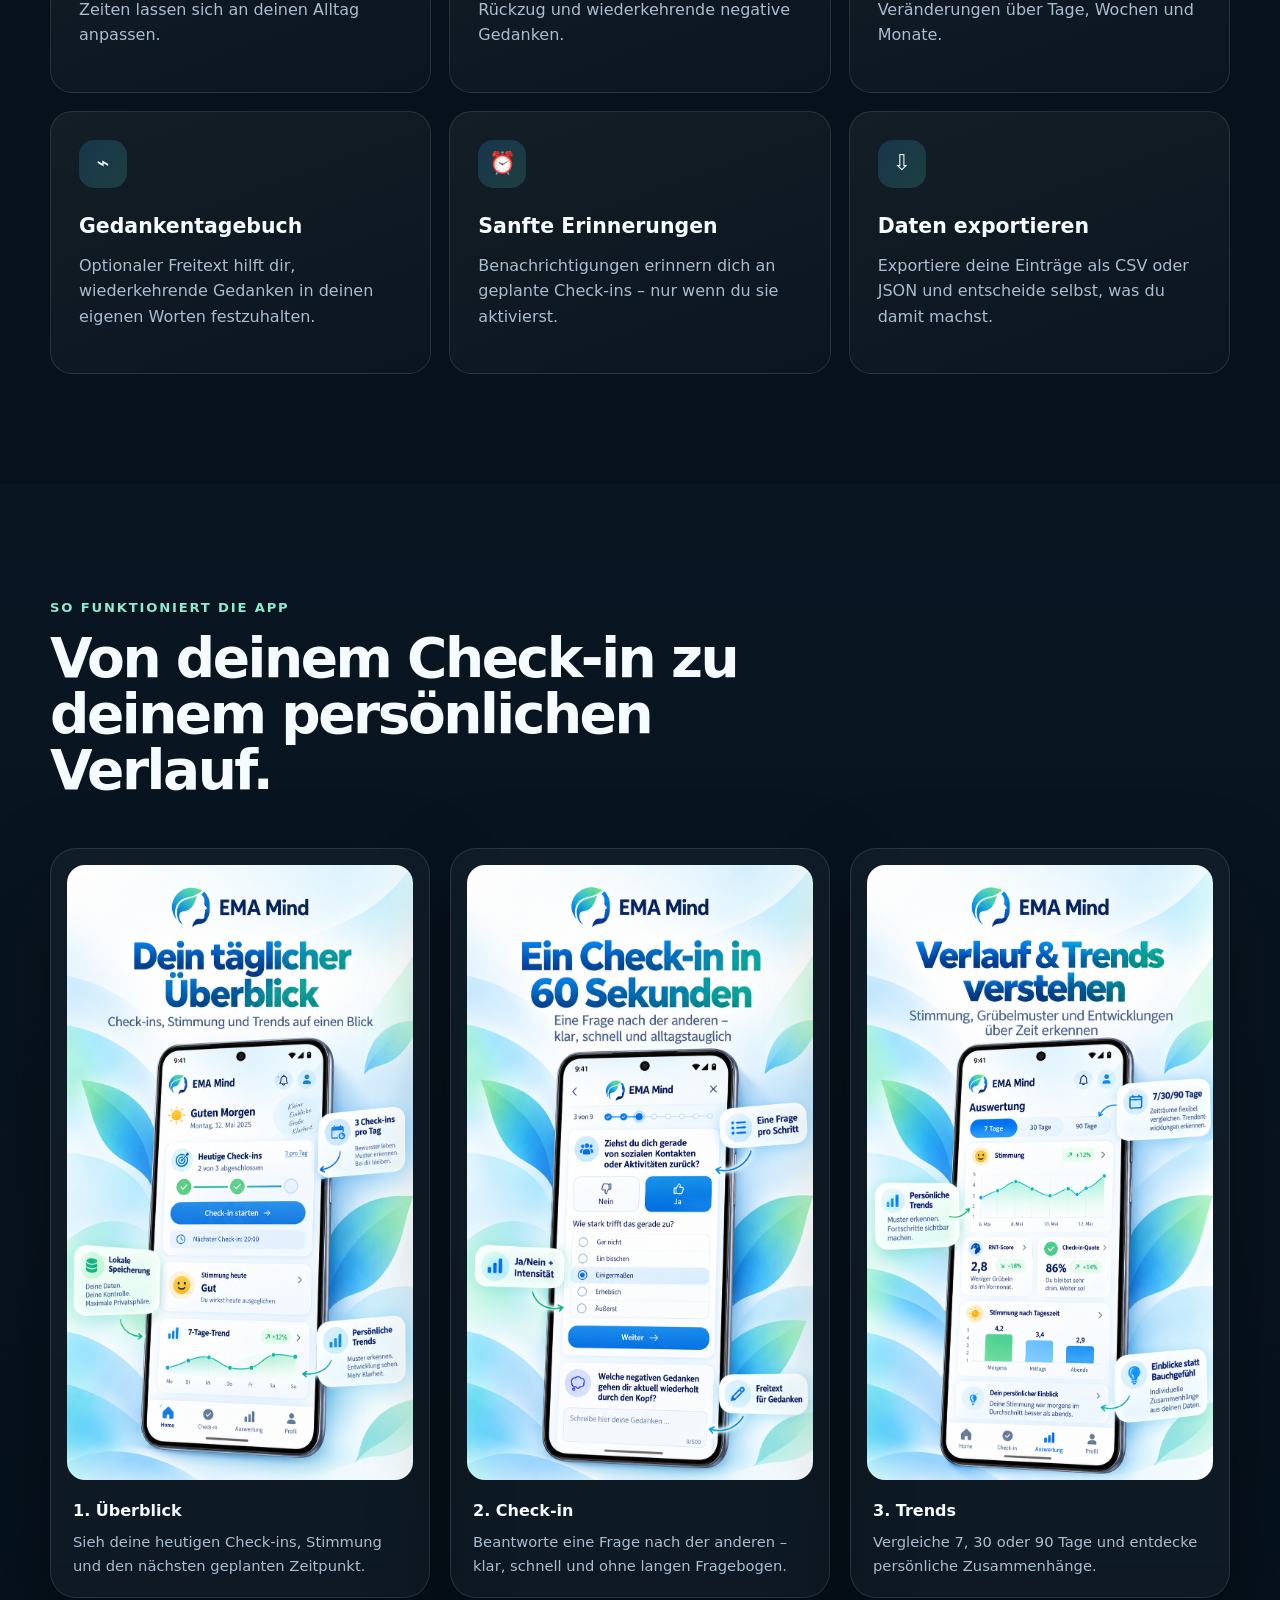
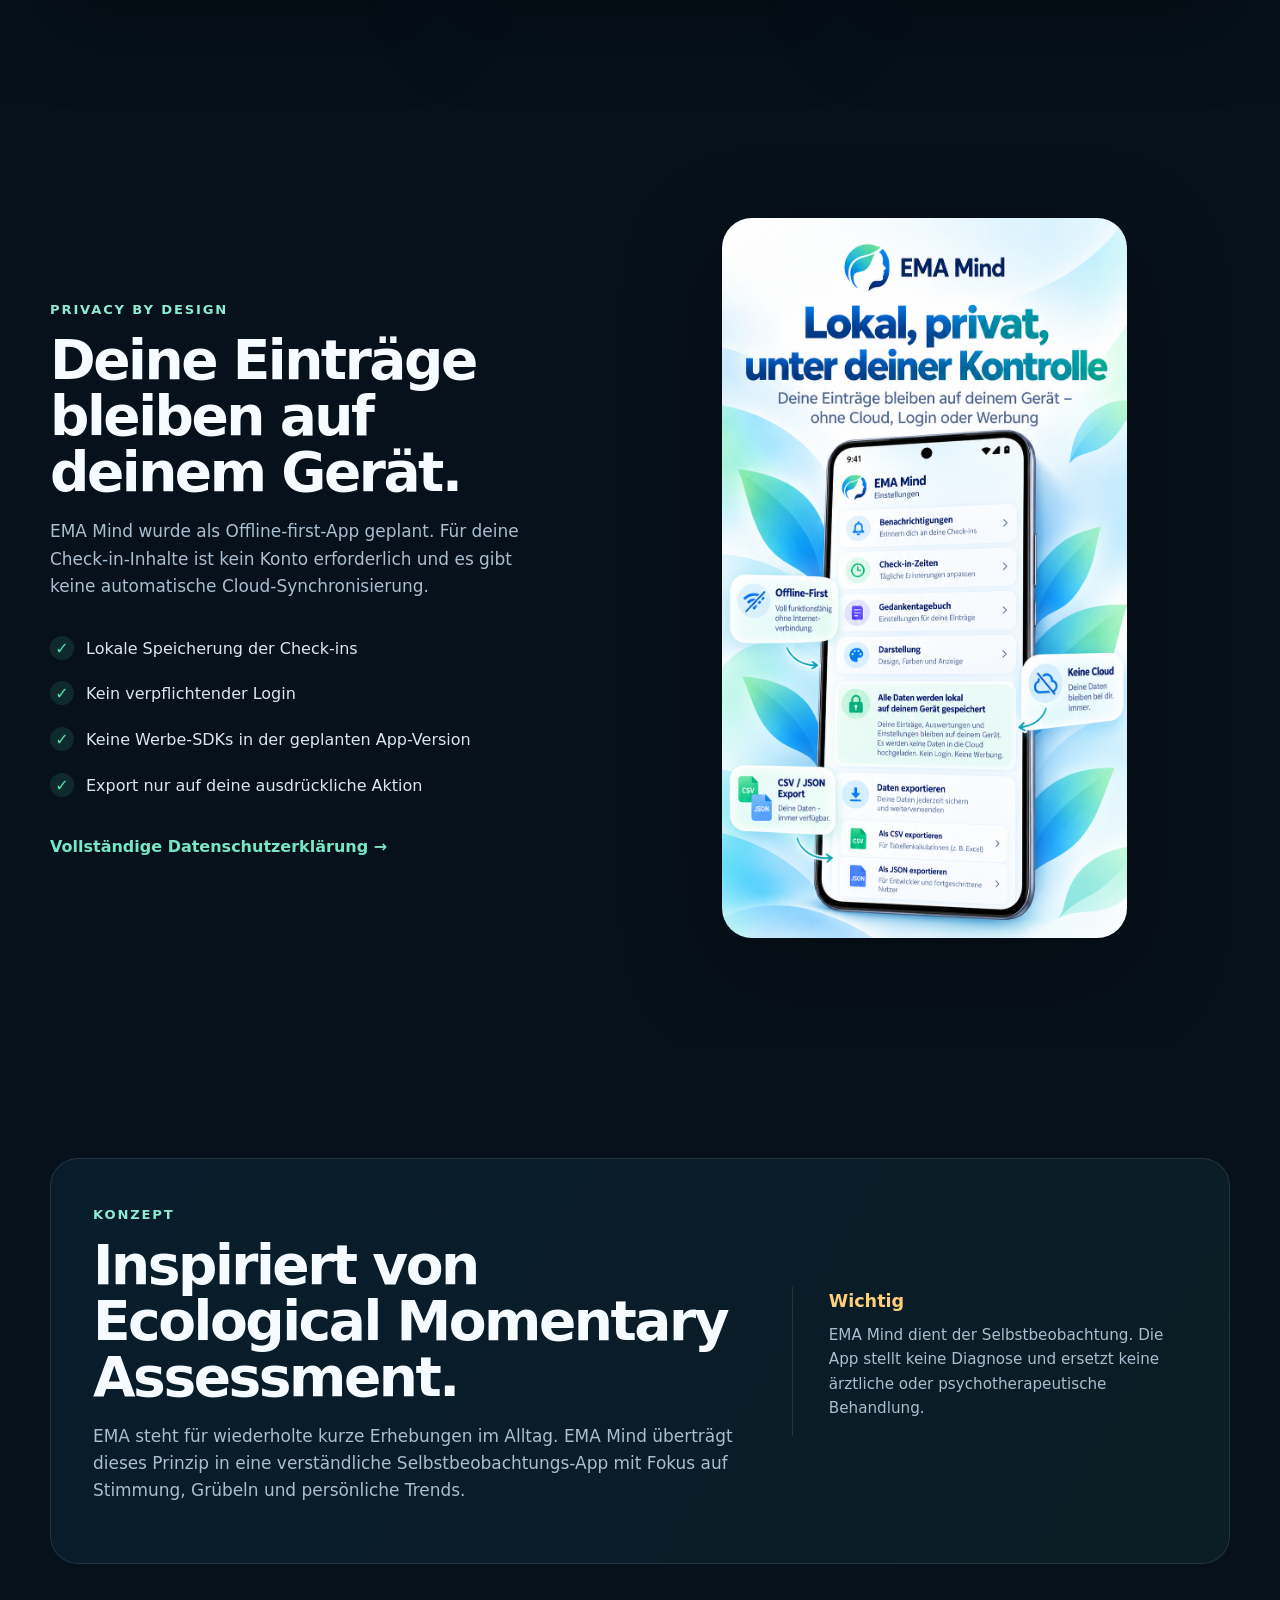
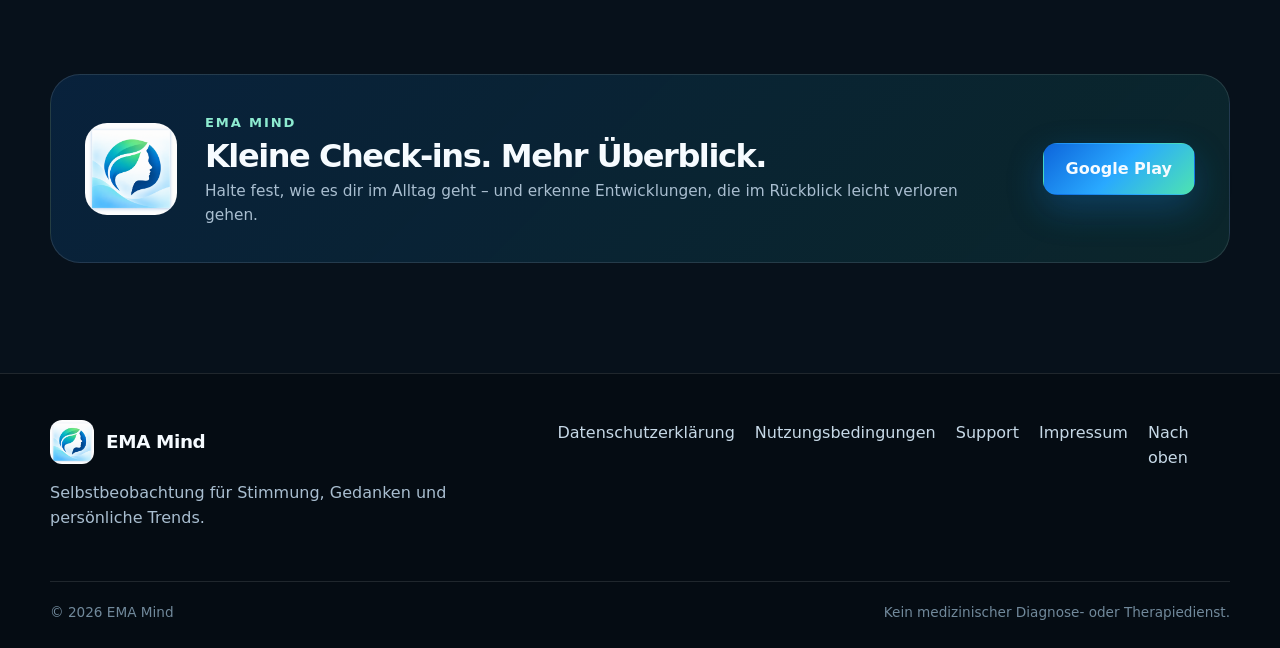
==== commit 77420392: "Footer: zentrales Impressum verlinken Co-Authored-By: Claude Opus 5.5 <noreply@anthropic.com> Claude" ====
--- a/index.html
+++ b/index.html
@@ -188,6 +188,7 @@
         <a href="datenschutz.html">Datenschutzerklärung</a>
         <a href="nutzungsbedingungen.html">Nutzungsbedingungen</a>
         <a href="support.html">Support</a>
+        <a href="https://flondy.github.io/app-store/impressum.html">Impressum</a>
         <a href="#top">Nach oben</a>
       </div>
     </div>
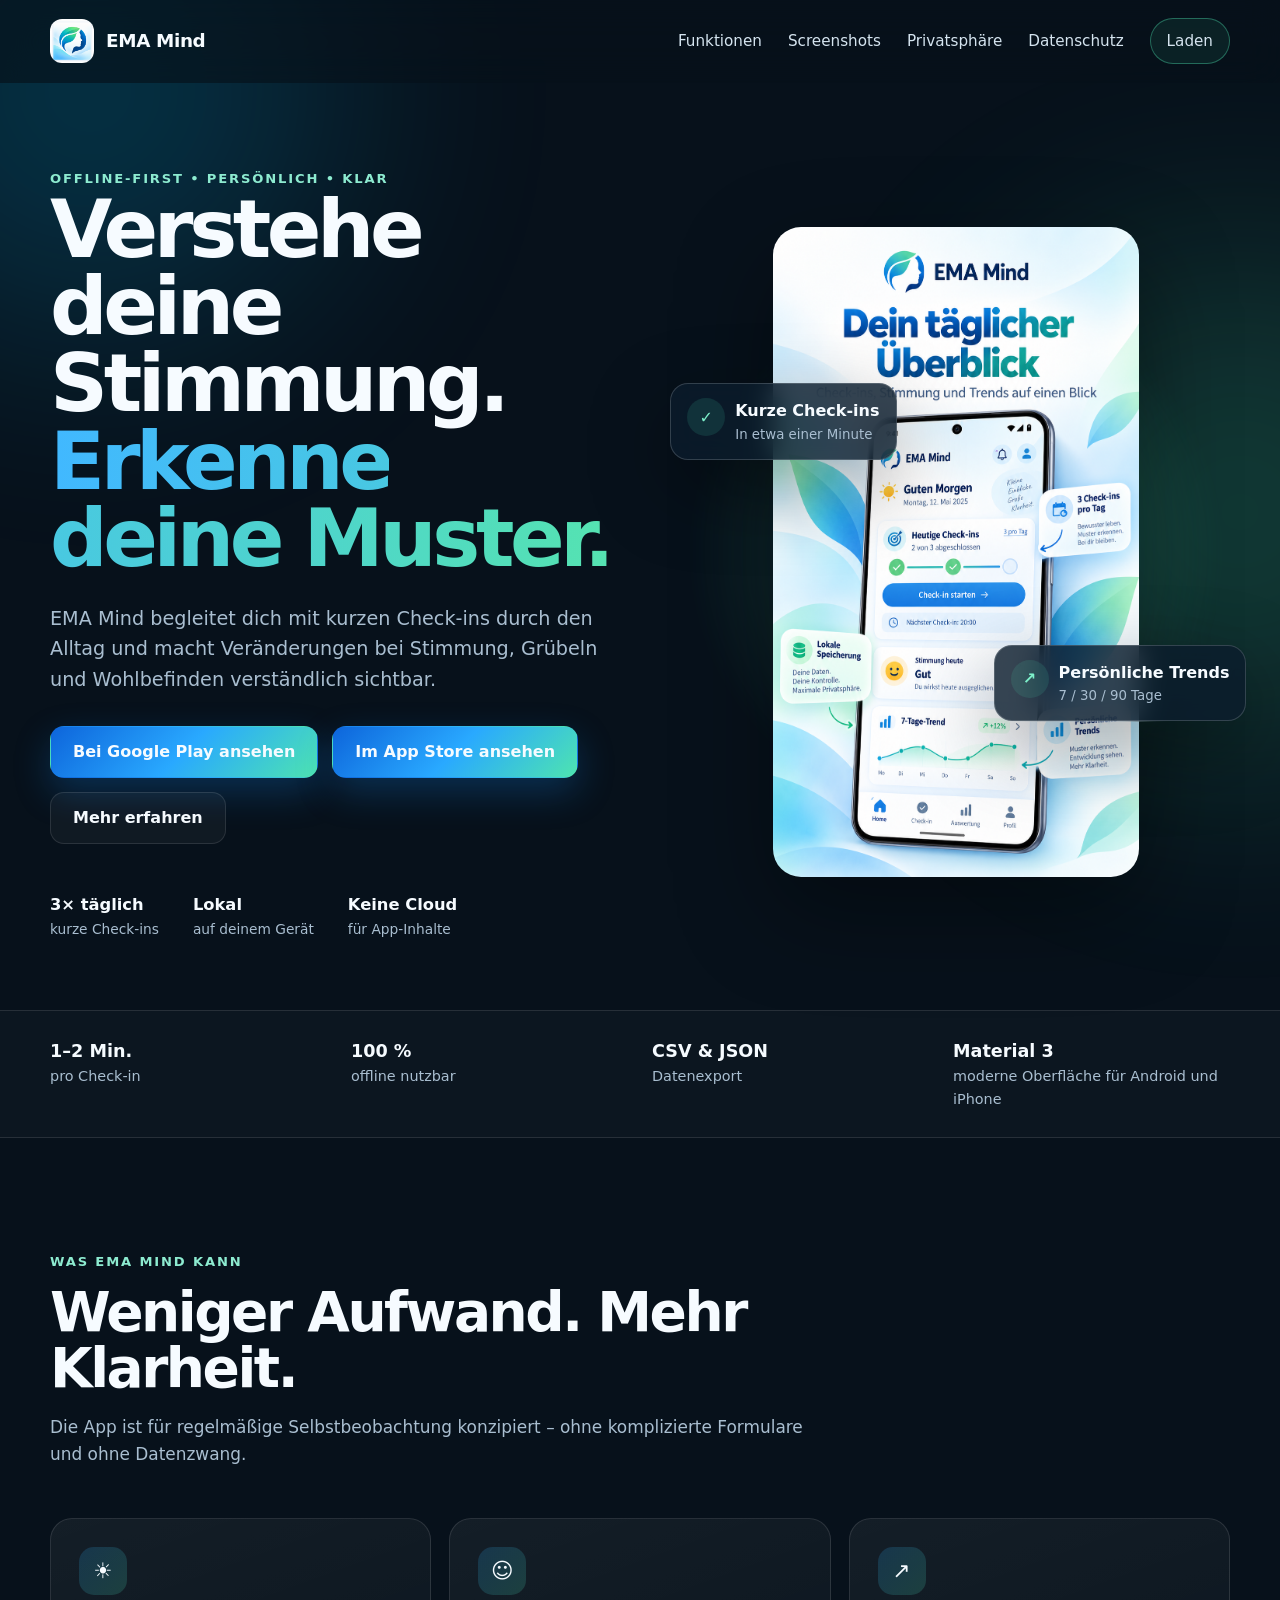
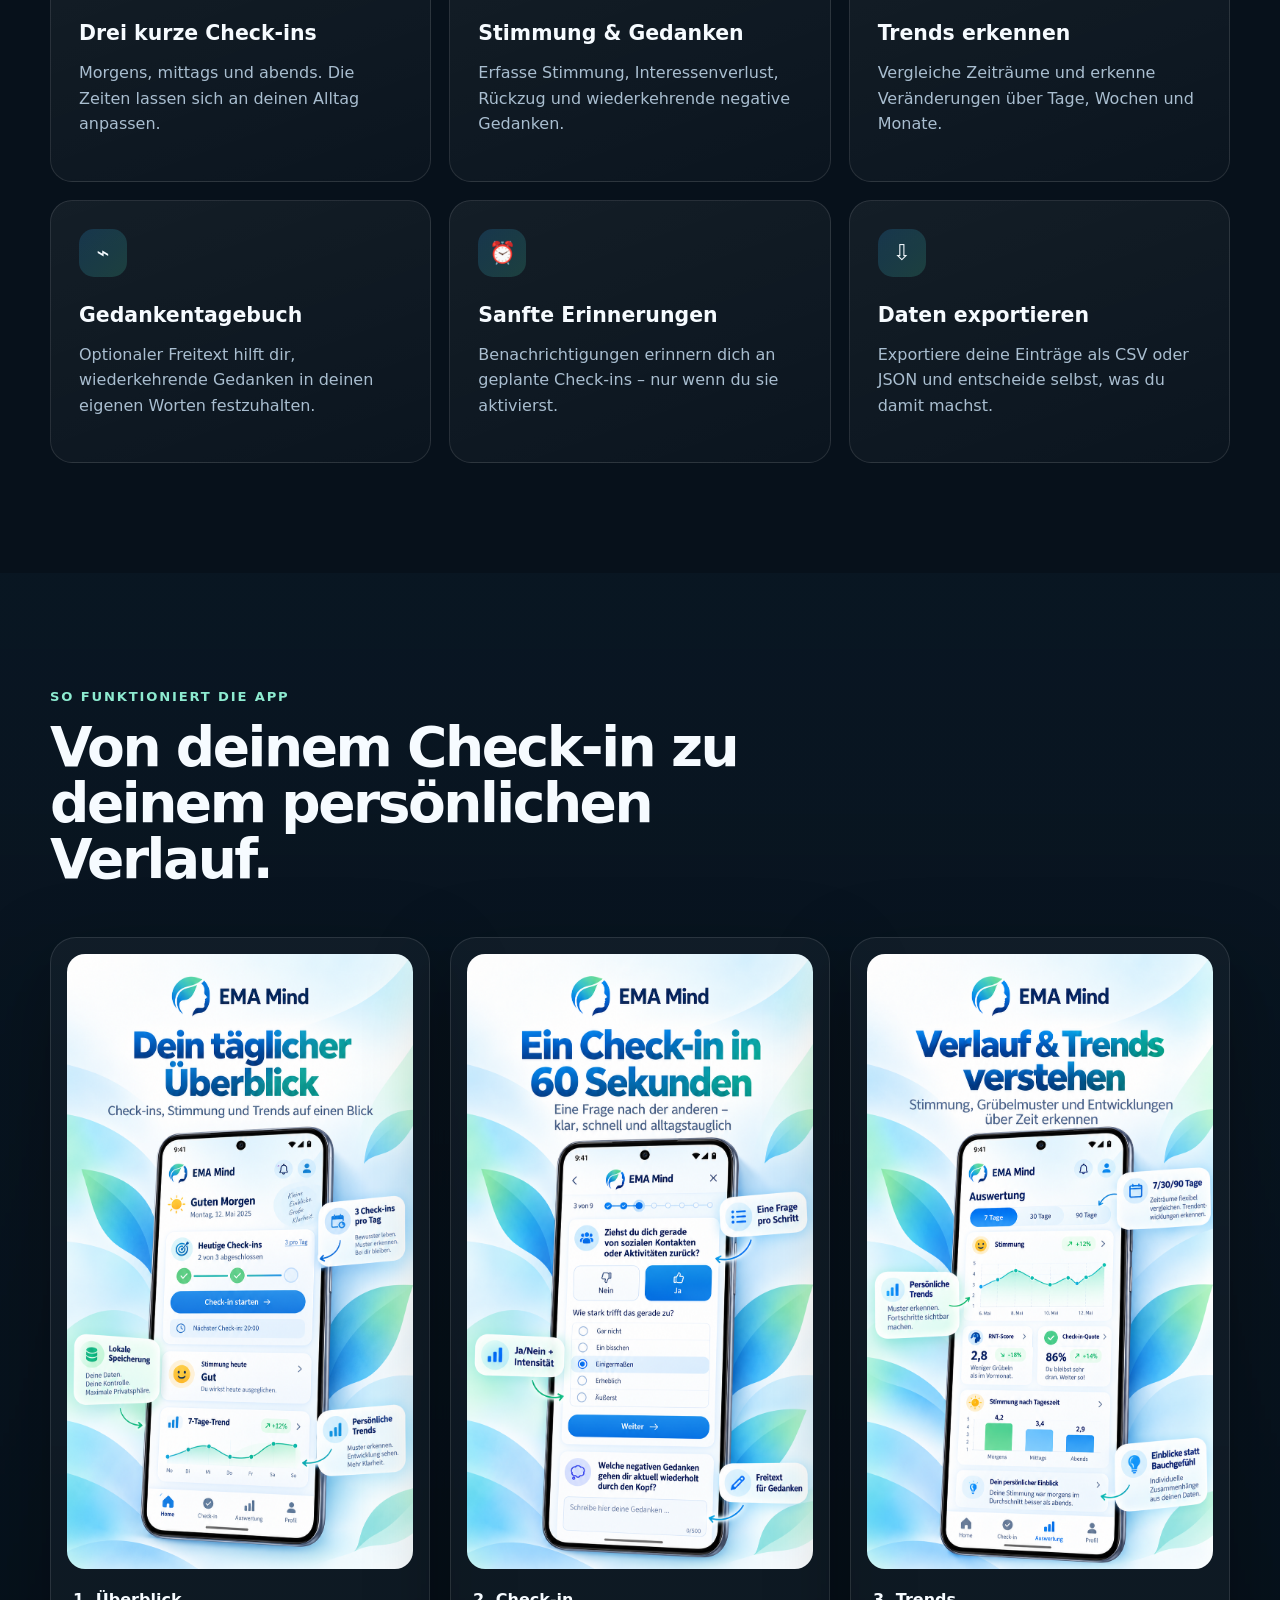
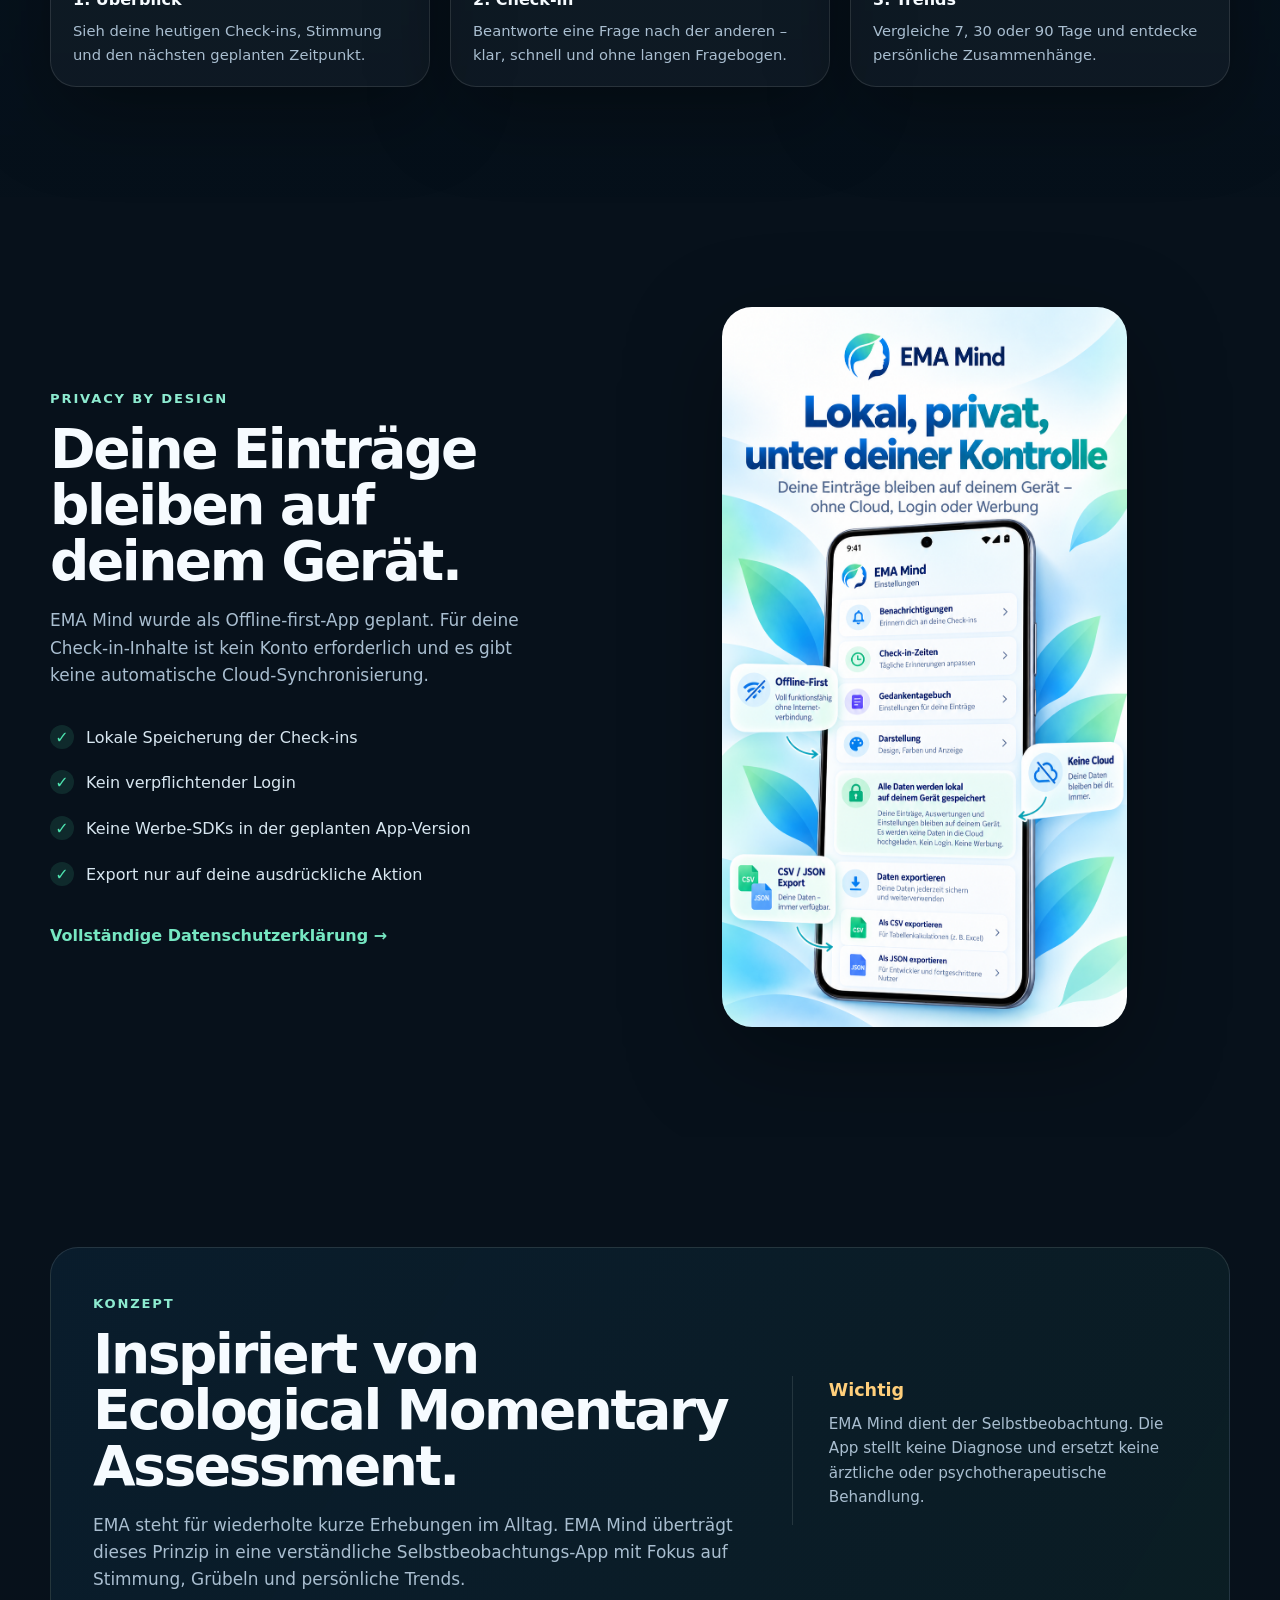
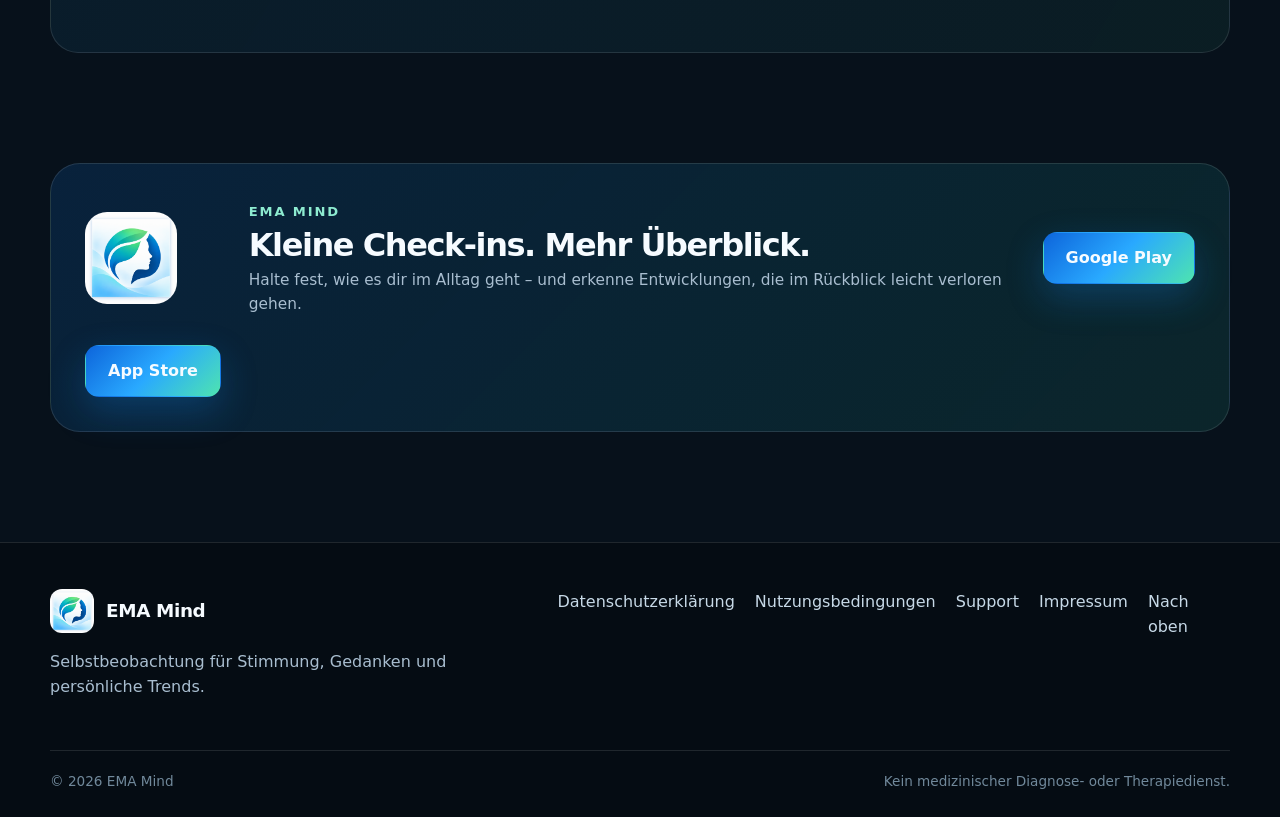
==== commit 75566209: "App-Store-Button ergänzen (iPhone-Version ist live) Co-Authored-By: Claude Opus 5.5 <noreply@anthrop" ====
--- a/index.html
+++ b/index.html
@@ -25,7 +25,7 @@
         <a href="#screenshots">Screenshots</a>
         <a href="#privacy">Privatsphäre</a>
         <a href="datenschutz.html">Datenschutz</a>
-        <a class="nav-cta" href="https://play.google.com/store/apps/details?id=dev.flondy.emamind">Google Play</a>
+        <a class="nav-cta" href="#download">Laden</a>
       </nav>
     </div>
   </header>
@@ -39,6 +39,7 @@
           <p class="hero-lead">EMA Mind begleitet dich mit kurzen Check-ins durch den Alltag und macht Veränderungen bei Stimmung, Grübeln und Wohlbefinden verständlich sichtbar.</p>
           <div class="hero-actions" id="download">
             <a class="btn btn-primary" href="https://play.google.com/store/apps/details?id=dev.flondy.emamind" data-play-link>Bei Google Play ansehen</a>
+            <a class="btn btn-primary" href="https://apps.apple.com/de/app/ema-mind-stimmung-gedanken/id6824652243">Im App Store ansehen</a>
             <a class="btn btn-secondary" href="#features">Mehr erfahren</a>
           </div>
           <div class="trust-row" aria-label="Produktmerkmale">
@@ -62,7 +63,7 @@
         <div><strong>1–2 Min.</strong><span>pro Check-in</span></div>
         <div><strong>100 %</strong><span>offline nutzbar</span></div>
         <div><strong>CSV & JSON</strong><span>Datenexport</span></div>
-        <div><strong>Material 3</strong><span>moderne Android-Oberfläche</span></div>
+        <div><strong>Material 3</strong><span>moderne Oberfläche für Android und iPhone</span></div>
       </div>
     </section>
 
@@ -174,6 +175,7 @@
           <p>Halte fest, wie es dir im Alltag geht – und erkenne Entwicklungen, die im Rückblick leicht verloren gehen.</p>
         </div>
         <a class="btn btn-primary" href="https://play.google.com/store/apps/details?id=dev.flondy.emamind" data-play-link>Google Play</a>
+        <a class="btn btn-primary" href="https://apps.apple.com/de/app/ema-mind-stimmung-gedanken/id6824652243">App Store</a>
       </div>
     </section>
   </main>
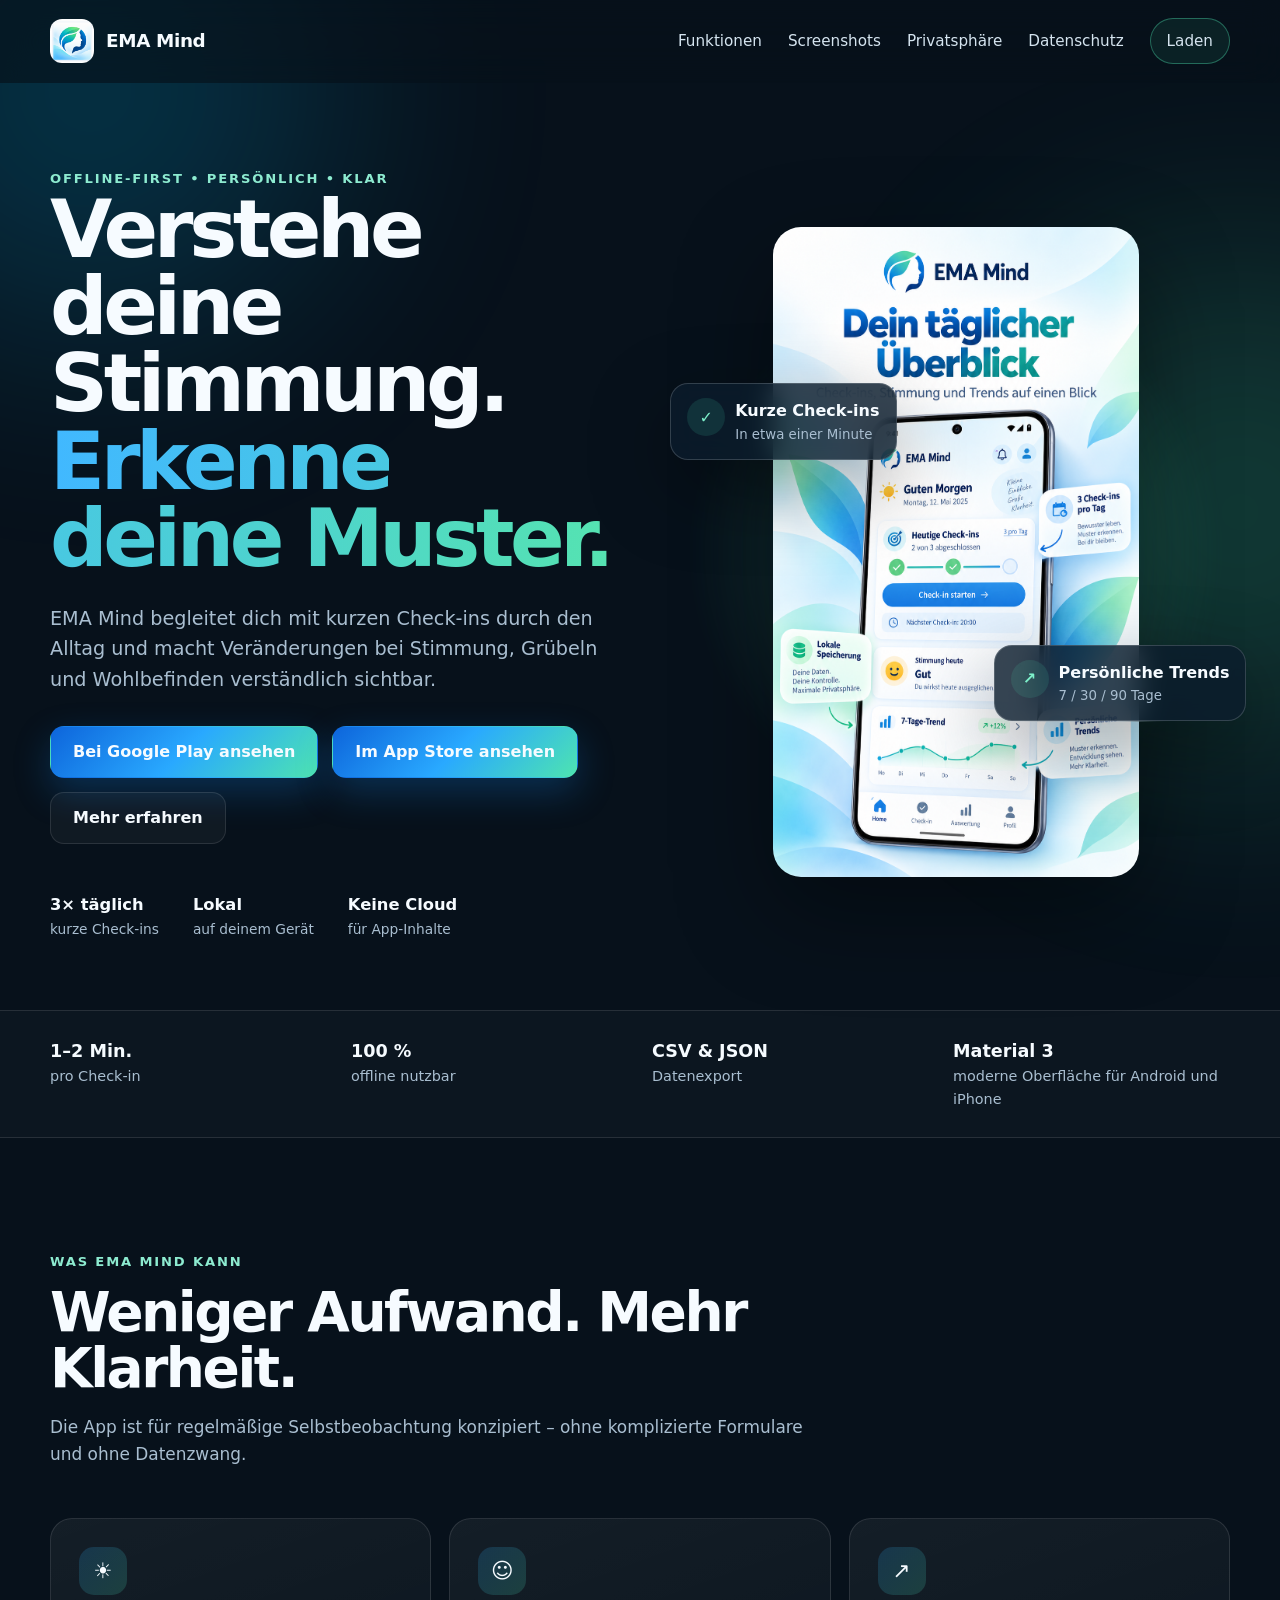
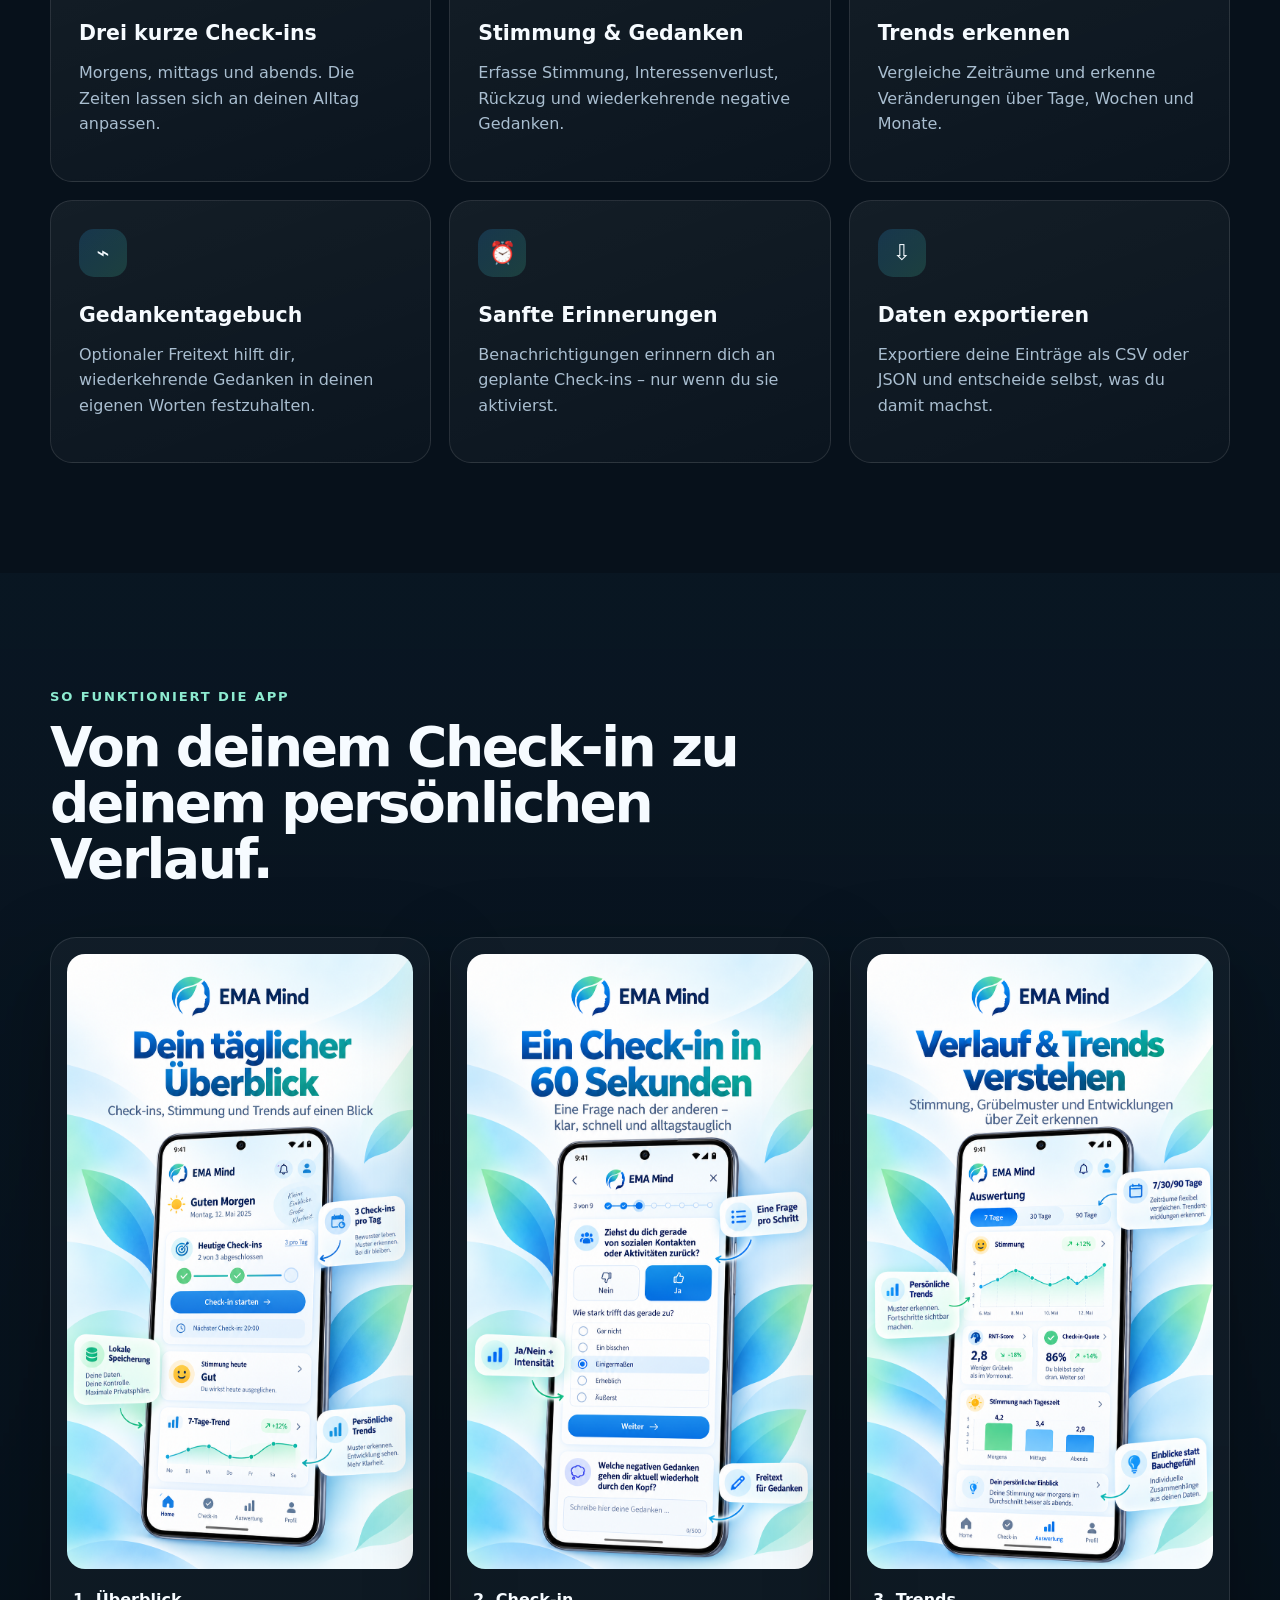
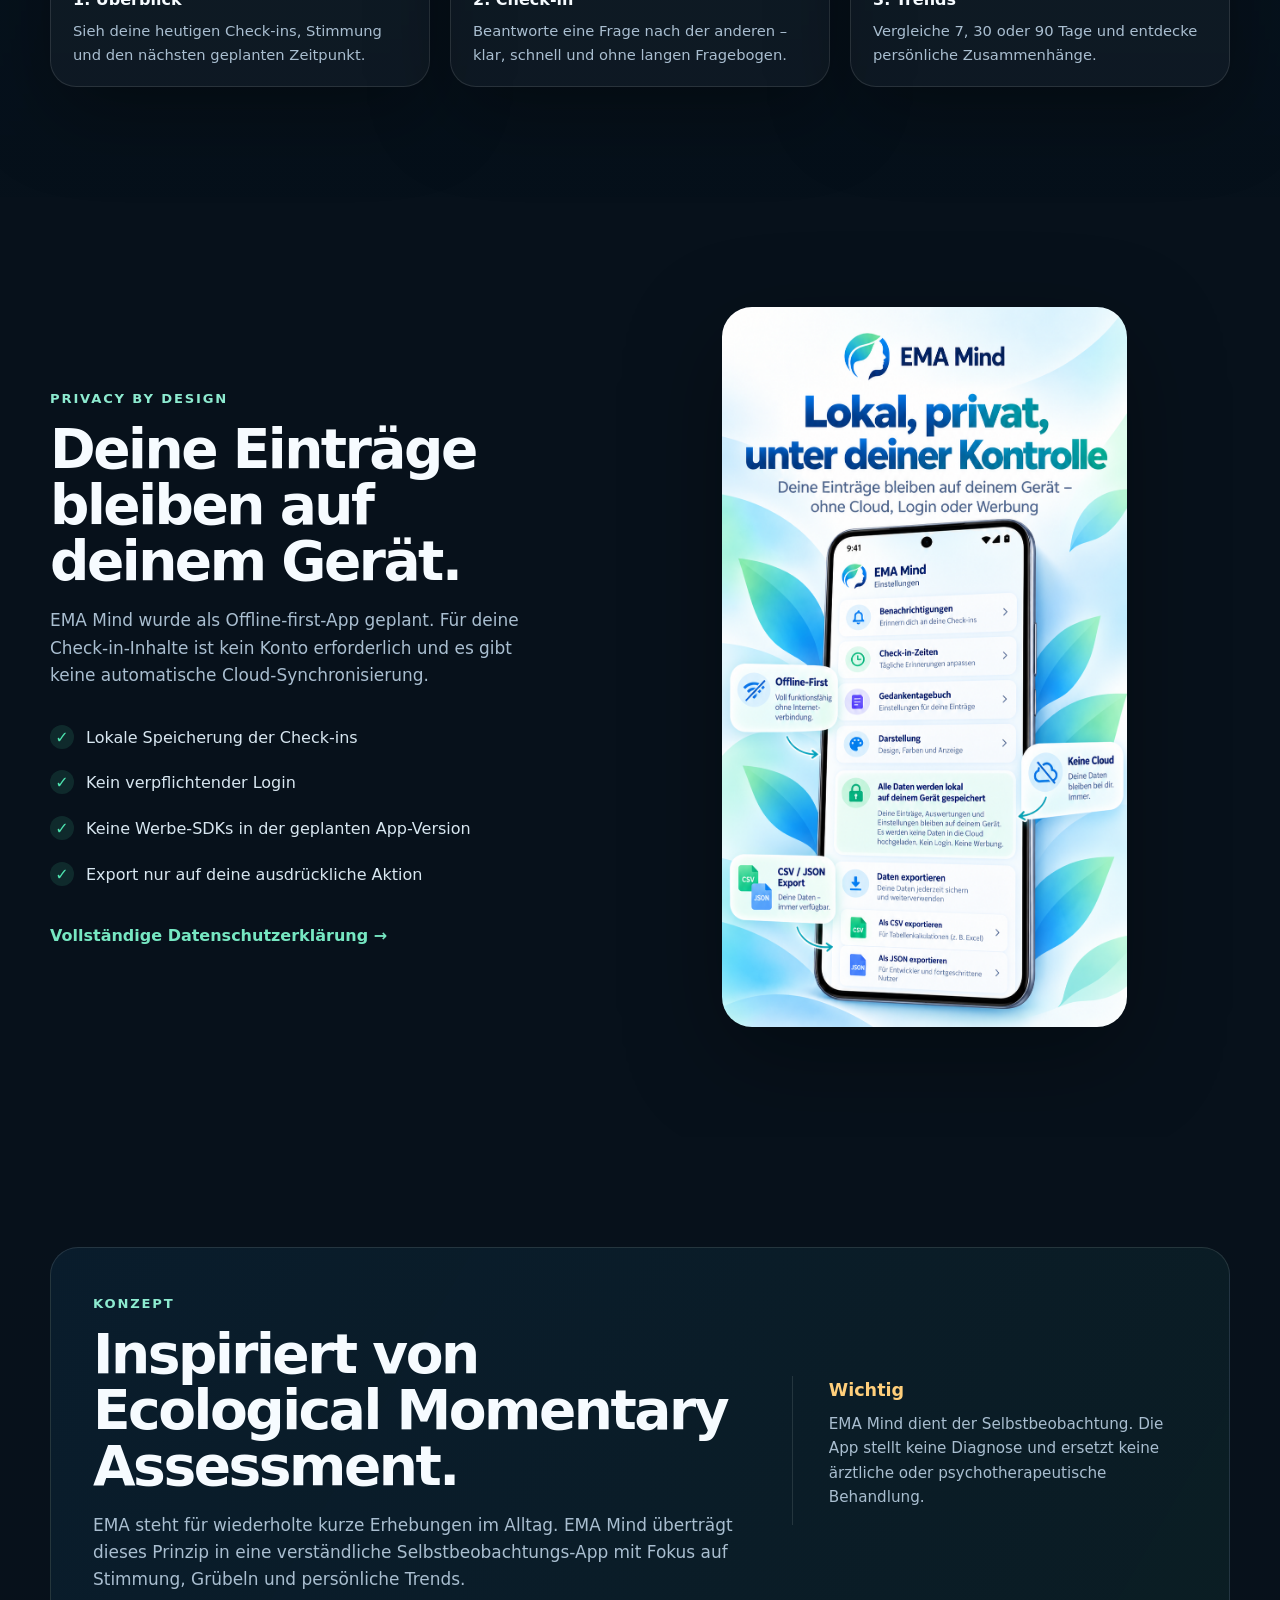
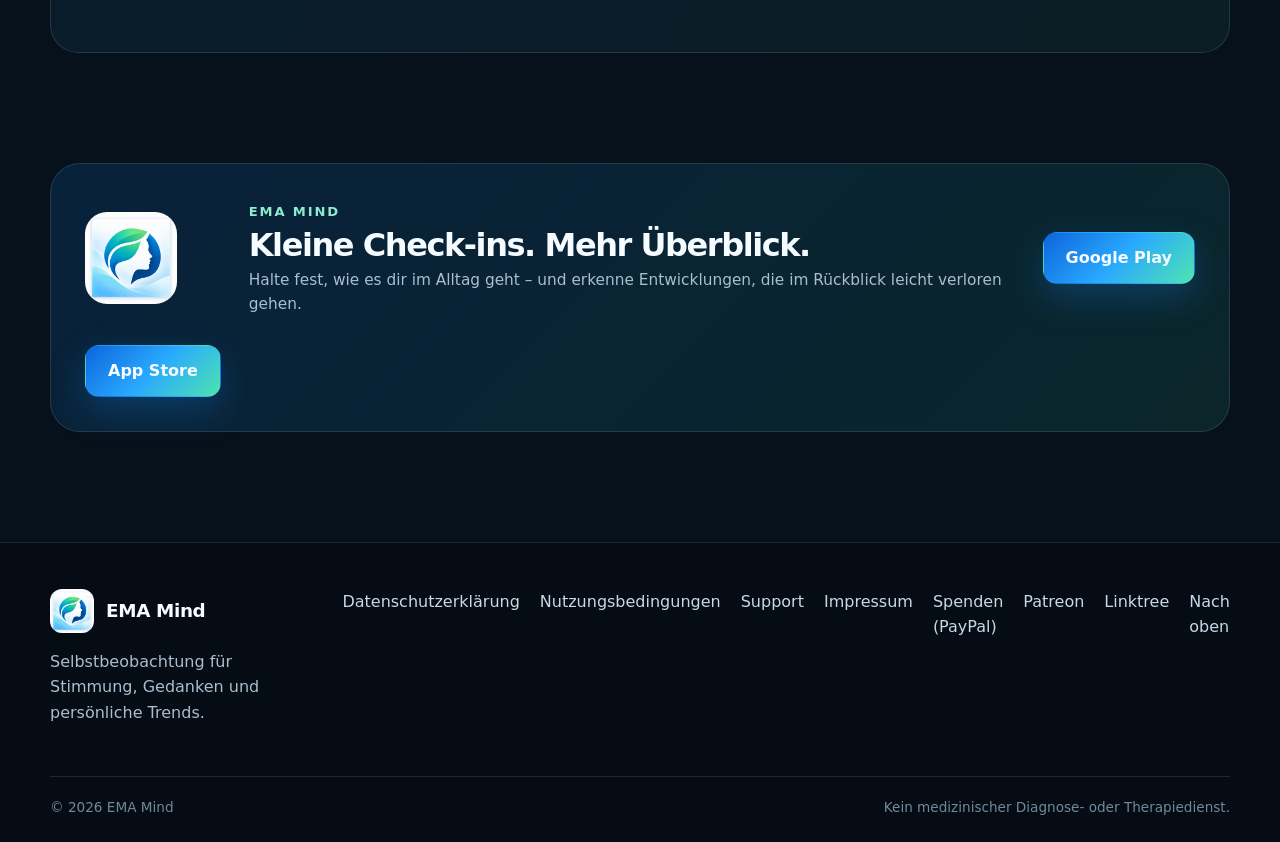
==== commit b6898c09: "Fußzeile: Links zu PayPal-Spende, Patreon und Linktree Co-Authored-By: Claude Opus 5.5 <noreply@anth" ====
--- a/index.html
+++ b/index.html
@@ -190,7 +190,7 @@
         <a href="datenschutz.html">Datenschutzerklärung</a>
         <a href="nutzungsbedingungen.html">Nutzungsbedingungen</a>
         <a href="support.html">Support</a>
-        <a href="https://flondy.github.io/app-store/impressum.html">Impressum</a>
+        <a href="https://flondy.github.io/app-store/impressum.html">Impressum</a><a href="https://www.paypal.com/paypalme/MSingle72" target="_blank" rel="noopener">Spenden (PayPal)</a><a href="https://www.patreon.com/cw/Flondy" target="_blank" rel="noopener">Patreon</a><a href="https://linktr.ee/flondy" target="_blank" rel="noopener">Linktree</a>
         <a href="#top">Nach oben</a>
       </div>
     </div>
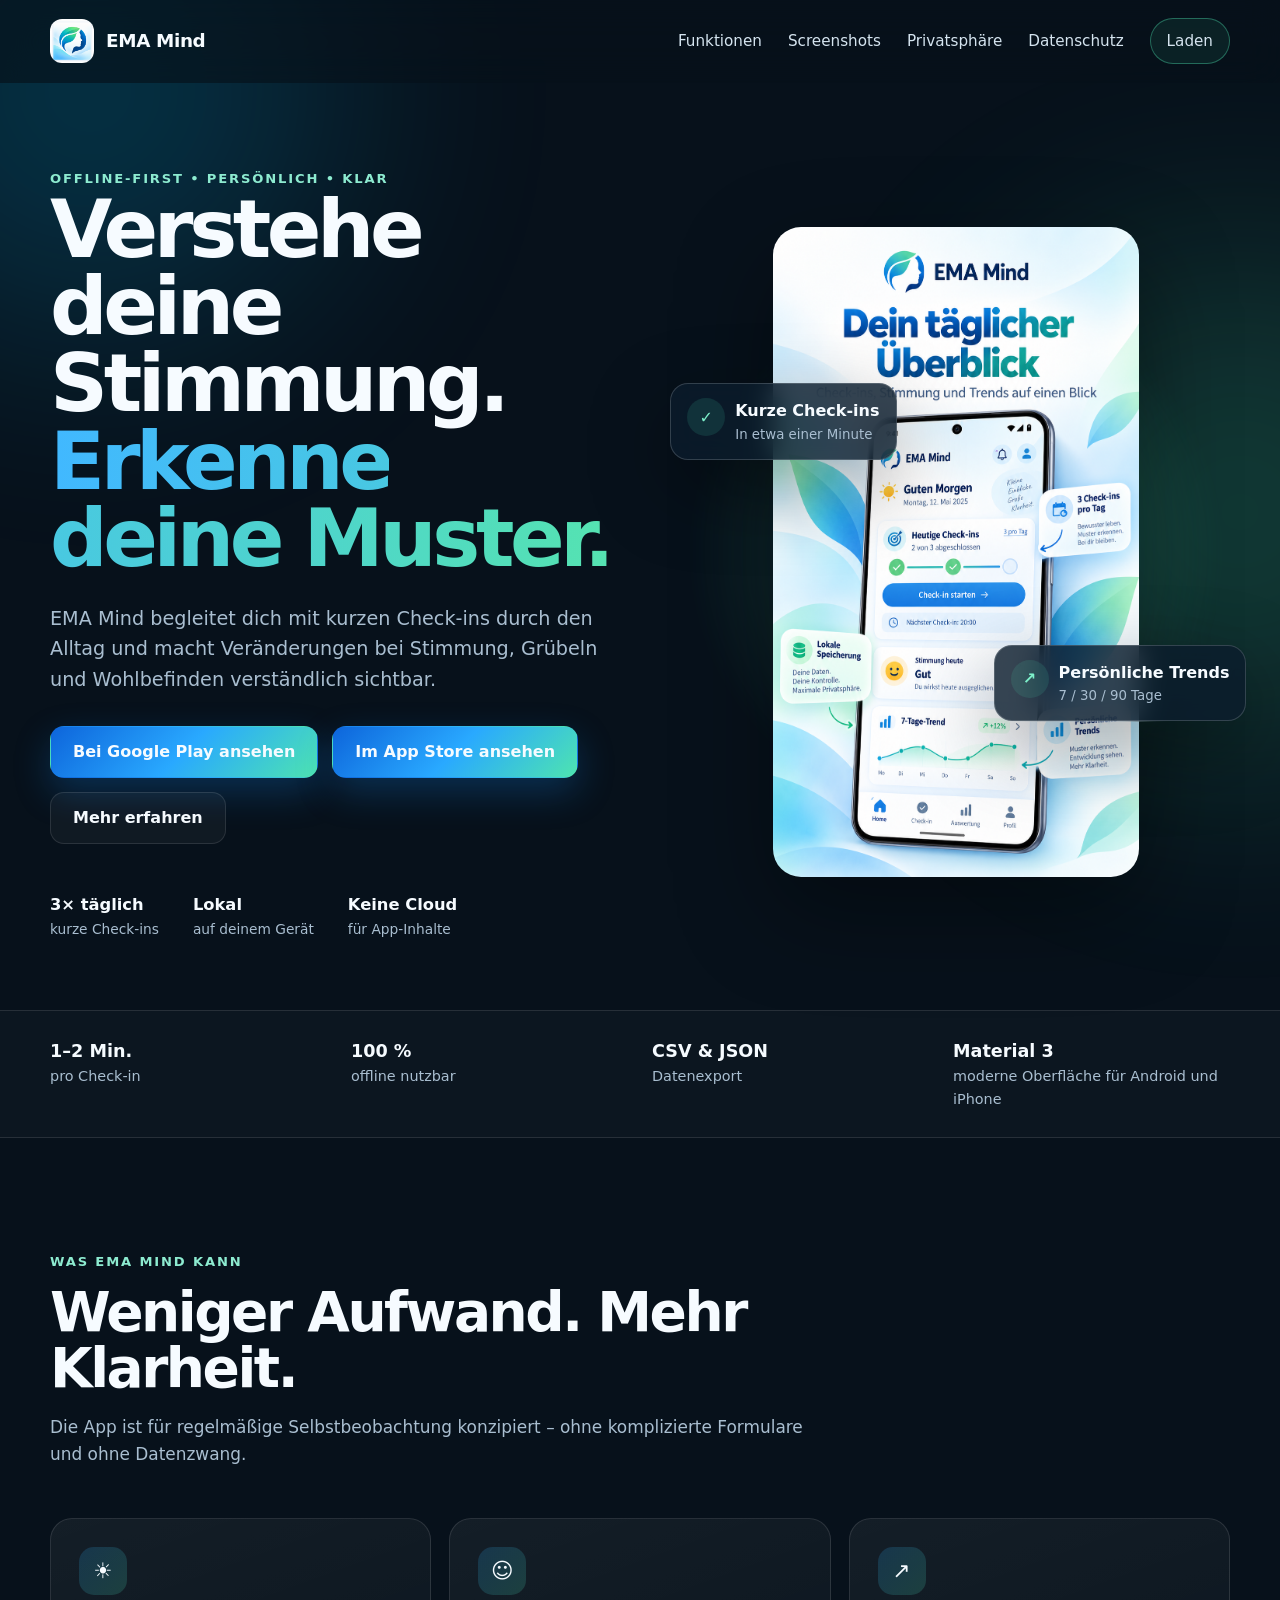
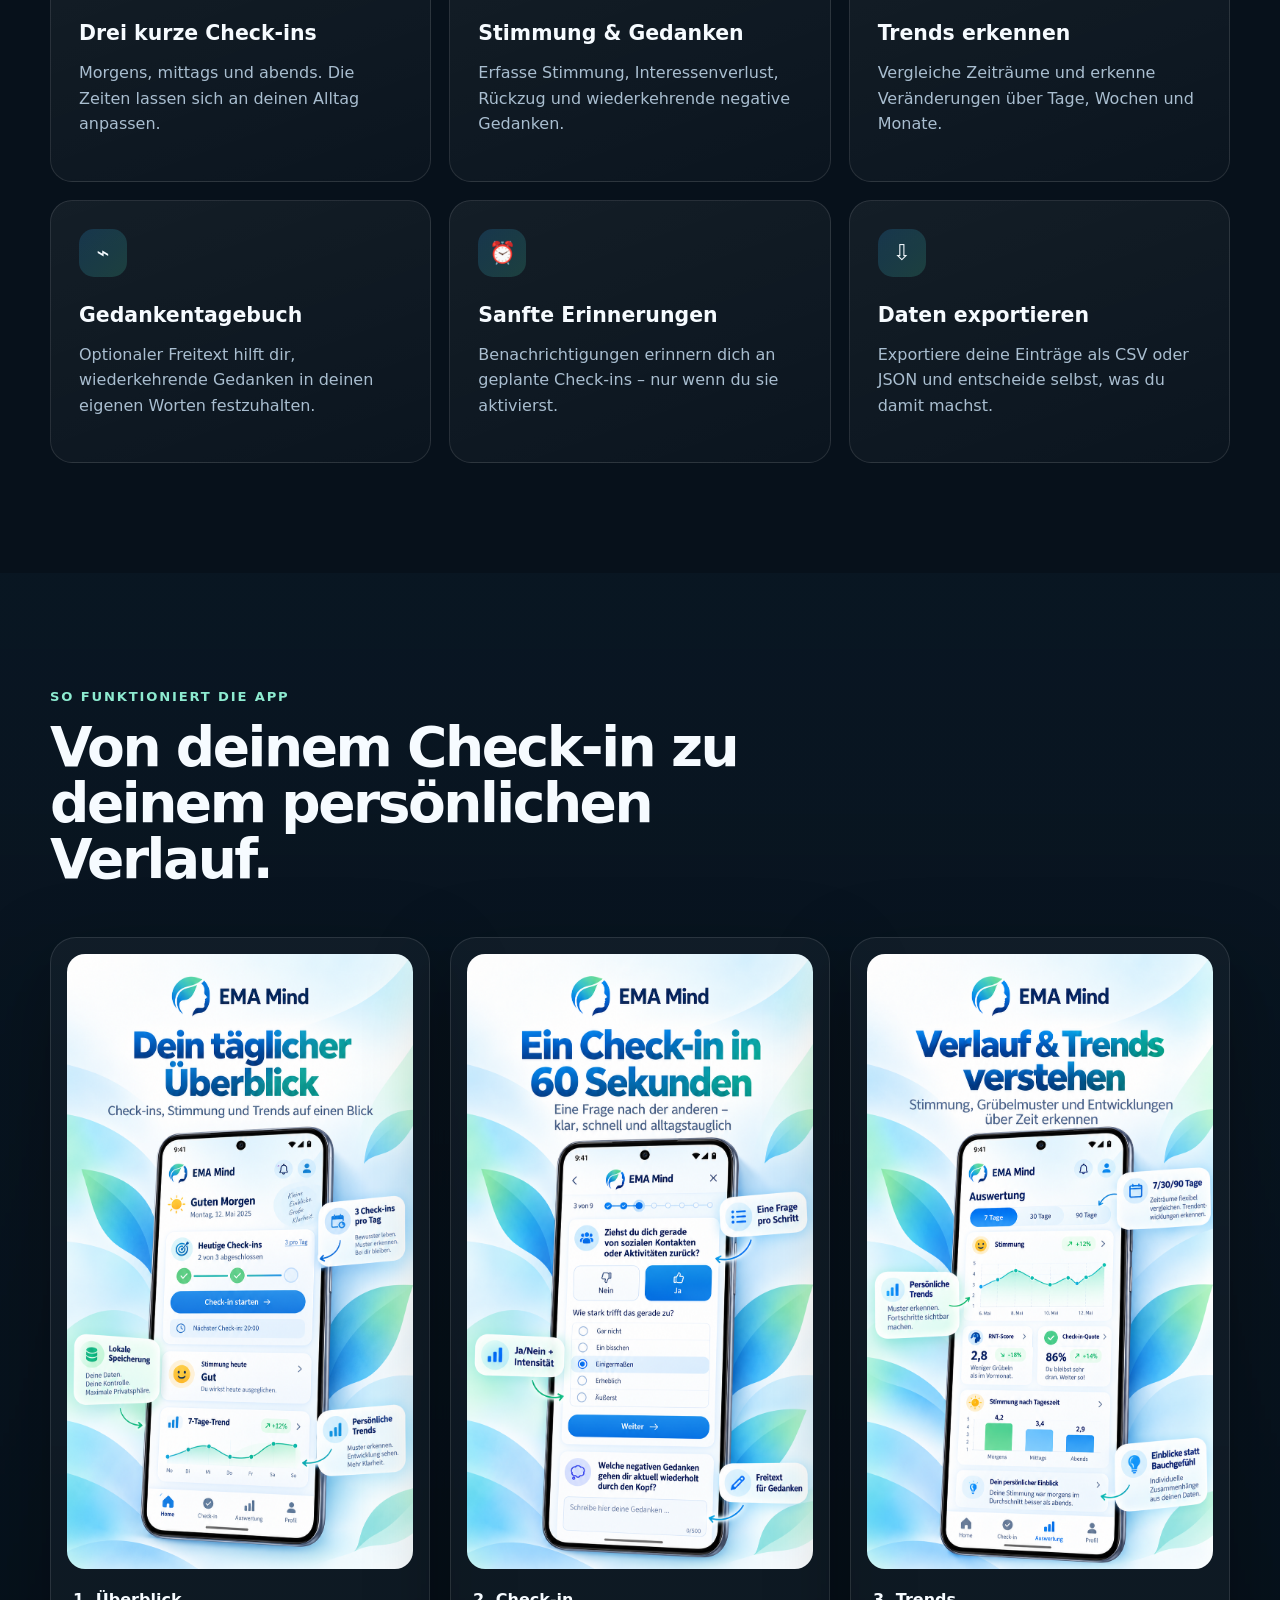
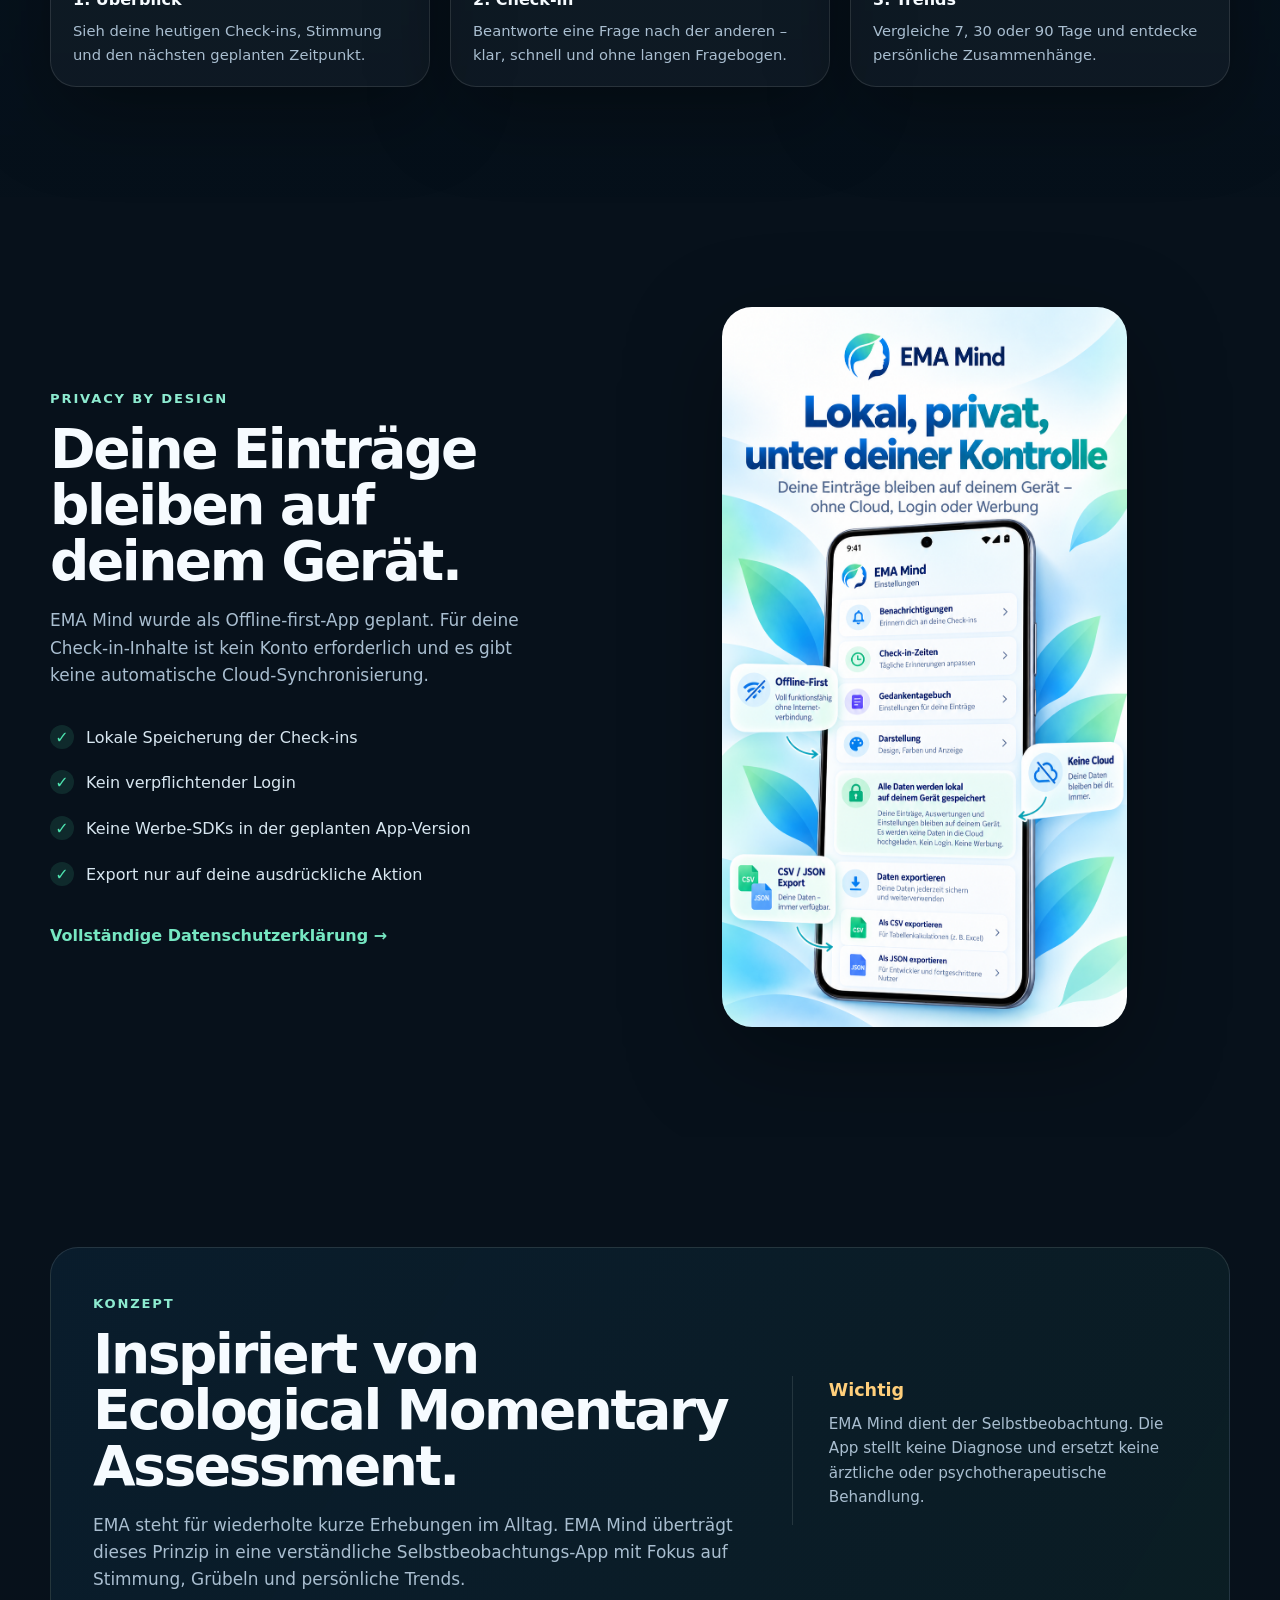
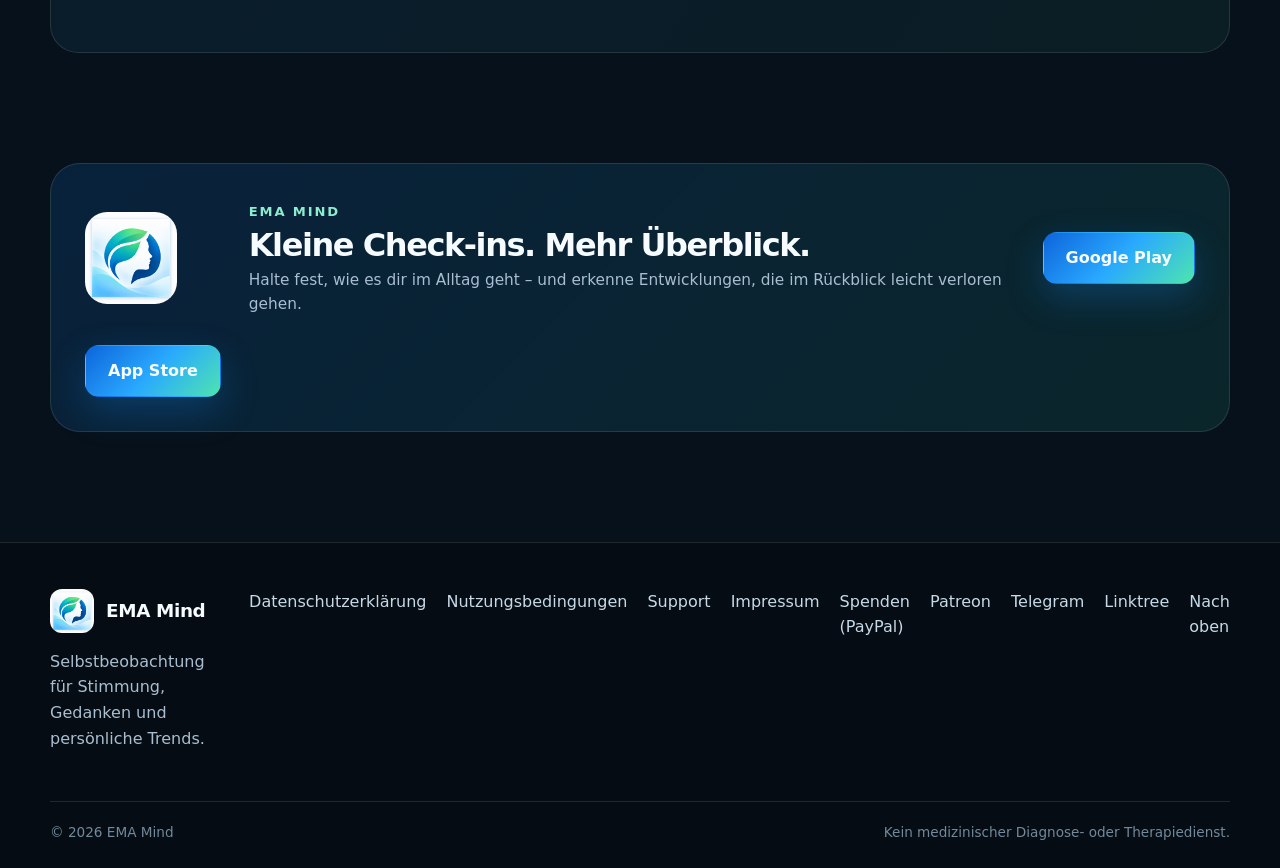
==== commit 29633088: "Fußzeile: Telegram-Link Co-Authored-By: Claude Opus 5.5 <noreply@anthropic.com> Claude-Session: http" ====
--- a/index.html
+++ b/index.html
@@ -190,7 +190,7 @@
         <a href="datenschutz.html">Datenschutzerklärung</a>
         <a href="nutzungsbedingungen.html">Nutzungsbedingungen</a>
         <a href="support.html">Support</a>
-        <a href="https://flondy.github.io/app-store/impressum.html">Impressum</a><a href="https://www.paypal.com/paypalme/MSingle72" target="_blank" rel="noopener">Spenden (PayPal)</a><a href="https://www.patreon.com/cw/Flondy" target="_blank" rel="noopener">Patreon</a><a href="https://linktr.ee/flondy" target="_blank" rel="noopener">Linktree</a>
+        <a href="https://flondy.github.io/app-store/impressum.html">Impressum</a><a href="https://www.paypal.com/paypalme/MSingle72" target="_blank" rel="noopener">Spenden (PayPal)</a><a href="https://www.patreon.com/cw/Flondy" target="_blank" rel="noopener">Patreon</a><a href="https://t.me/Flondy" target="_blank" rel="noopener">Telegram</a><a href="https://linktr.ee/flondy" target="_blank" rel="noopener">Linktree</a>
         <a href="#top">Nach oben</a>
       </div>
     </div>
